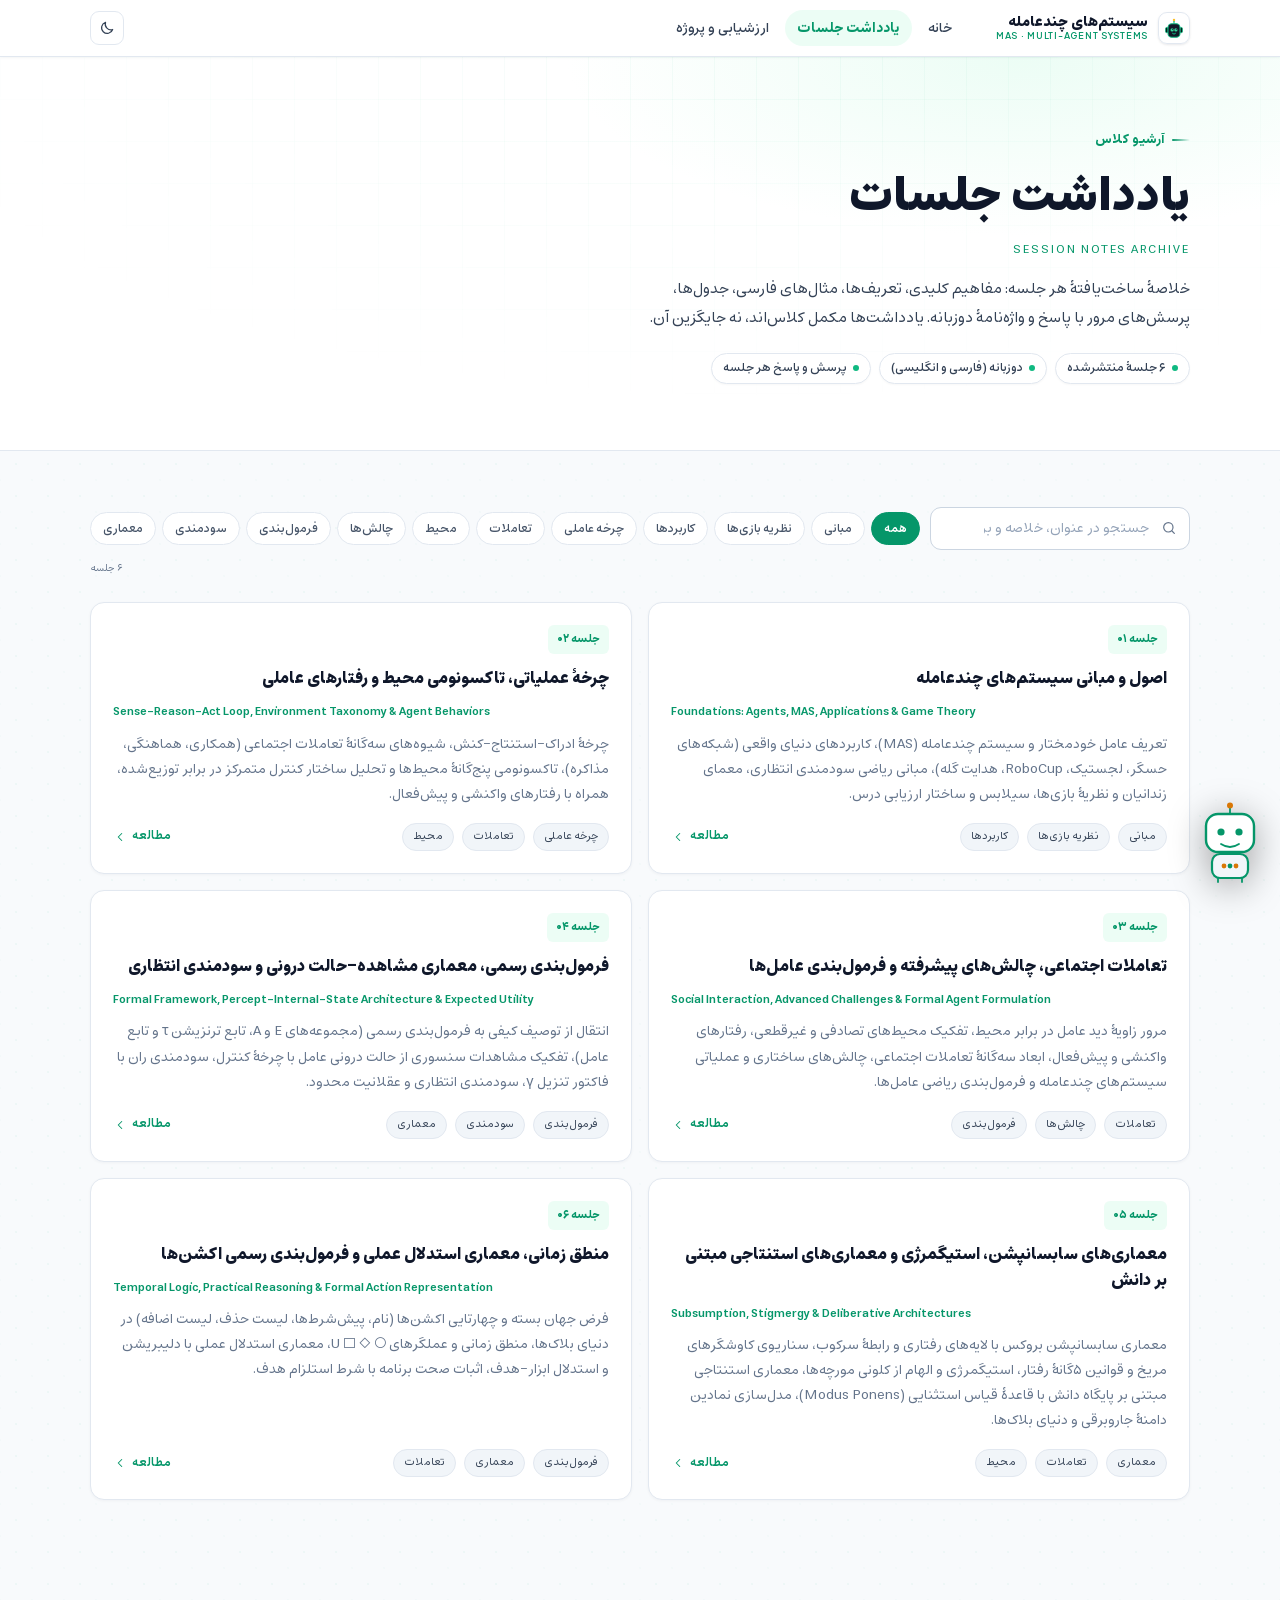
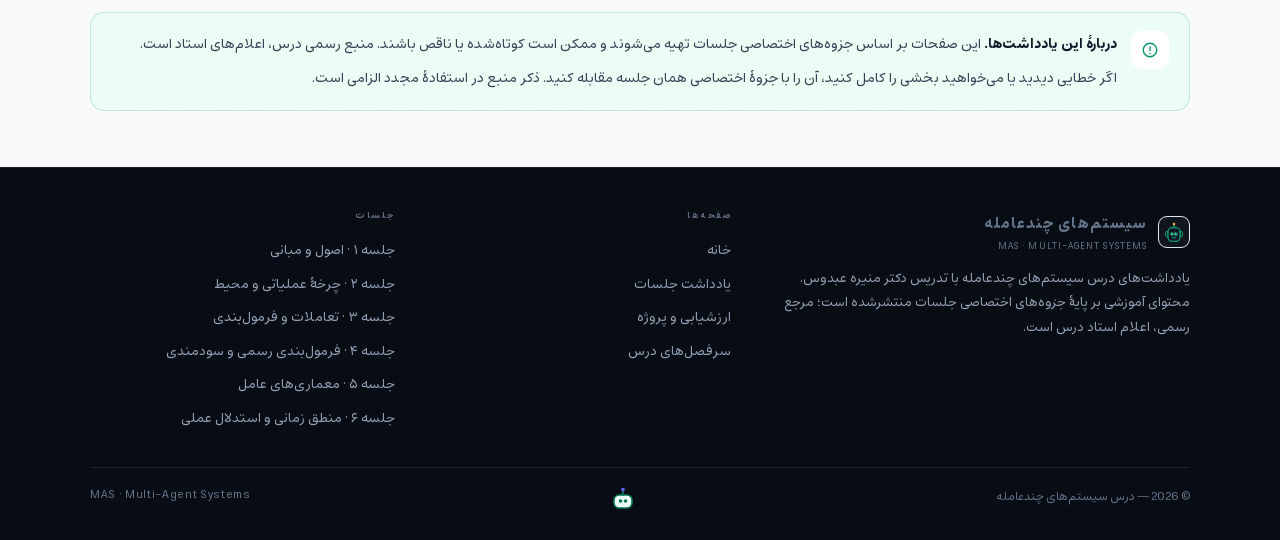
==== notes.html @ a5d5931e "feat(ui): obsidian dark theme, Estedad typography, compact topbar, mobile polish UI overhaul from Eh" ====
<!doctype html>
<html lang="fa" dir="rtl">
<head>
<meta charset="utf-8">
<meta name="viewport" content="width=device-width, initial-scale=1, viewport-fit=cover">
<title>یادداشت جلسات — سیستم‌های چندعامله</title>
<meta name="description" content="آرشیو یادداشت جلسات درس سیستم‌های چندعامله (Multi-Agent Systems) — دکتر منیره عبدوس. تعریف‌ها، جدول‌ها، پرسش‌های مرور و واژه‌نامهٔ دوزبانهٔ هر جلسه.">
<meta name="theme-color" content="#0b0f17">
<meta property="og:title" content="یادداشت جلسات — سیستم‌های چندعامله">
<meta property="og:description" content="آرشیو یادداشت جلسات درس سیستم‌های چندعامله (MAS).">
<meta property="og:type" content="website">
<script>(function(){try{var t=localStorage.getItem("nlp-theme");if(t==="light"||t==="dark")document.documentElement.setAttribute("data-theme",t);}catch(e){}})();</script>
<link rel="icon" href="assets/img/mas-logo-favicon.svg" type="image/svg+xml">
<link rel="stylesheet" href="assets/css/site.css">
<link rel="stylesheet" href="assets/css/mas-theme.css">
<style>
/* ===== MAS notes archive additions ===== */
.note-card .note-en {
  font-family: var(--mono); font-size: 0.72rem; color: var(--brand-2);
  margin: 2px 0 8px; direction: ltr; text-align: left;
}
.footer-bot { display: inline-flex; align-items: center; }
</style>
</head>
<body>
<a class="skip-link" href="#main">پرش به محتوای اصلی</a>

<header class="site-header">
  <div class="container header-inner">
    <a class="brand" href="index.html" aria-label="صفحهٔ اصلی درس سیستم‌های چندعامله">
      <span class="brand-logo" aria-hidden="true"><img src="assets/img/mas-logo.svg" alt=""></span>
      <span class="brand-text">
        <span class="brand-title">سیستم‌های چندعامله</span>
        <span class="brand-sub">MAS · Multi-Agent Systems</span>
      </span>
    </a>
    <nav class="nav" id="site-nav" data-nav aria-label="ناوبری اصلی">
      <a href="index.html">خانه</a>
      <a href="notes.html" aria-current="page">یادداشت جلسات</a>
      <a href="index.html#grading">ارزشیابی و پروژه</a>
    </nav>
    <div class="header-actions">
      <button class="icon-btn" type="button" data-theme-toggle aria-label="تغییر پوسته" title="تغییر پوسته">
        <svg data-icon-moon viewBox="0 0 24 24" fill="none" stroke="currentColor" stroke-width="1.8" stroke-linecap="round" stroke-linejoin="round" aria-hidden="true"><path d="M20.5 14.2A8.5 8.5 0 0 1 9.8 3.5 8.5 8.5 0 1 0 20.5 14.2Z"/></svg>
        <svg data-icon-sun viewBox="0 0 24 24" fill="none" stroke="currentColor" stroke-width="1.8" stroke-linecap="round" aria-hidden="true" style="display:none"><circle cx="12" cy="12" r="4"/><path d="M12 2v2M12 20v2M4.9 4.9l1.4 1.4M17.7 17.7l1.4 1.4M2 12h2M20 12h2M4.9 19.1l1.4-1.4M17.7 6.3l1.4-1.4"/></svg>
      </button>
      <button class="icon-btn menu-btn" type="button" data-menu-toggle aria-label="باز کردن منو" aria-expanded="false" aria-controls="site-nav">
        <svg viewBox="0 0 24 24" fill="none" stroke="currentColor" stroke-width="1.8" stroke-linecap="round" aria-hidden="true"><path d="M4 7h16M4 12h16M4 17h16"/></svg>
      </button>
    </div>
  </div>
</header>

<main id="main">
  <section class="page-hero">
    <div class="container">
      <div class="eyebrow">آرشیو کلاس</div>
      <h1>یادداشت جلسات</h1>
      <div class="page-en" dir="ltr">Session notes archive</div>
      <p>
        خلاصهٔ ساخت‌یافتهٔ هر جلسه: مفاهیم کلیدی، تعریف‌ها، مثال‌های فارسی، جدول‌ها،
        پرسش‌های مرور با پاسخ و واژه‌نامهٔ دوزبانه. یادداشت‌ها مکمل کلاس‌اند، نه جایگزین آن.
      </p>
      <div class="hero-meta">
        <span class="chip"><span class="dot"></span> ۶ جلسهٔ منتشرشده</span>
        <span class="chip"><span class="dot"></span> دوزبانه (فارسی و انگلیسی)</span>
        <span class="chip"><span class="dot"></span> پرسش و پاسخ هر جلسه</span>
      </div>
    </div>
  </section>

  <section class="section section--tight">
    <div class="container">
      <h2 class="sr-only">فهرست یادداشت‌های منتشرشده</h2>
      <div class="toolbar">
        <div class="search-box">
          <svg viewBox="0 0 24 24" fill="none" stroke="currentColor" stroke-width="1.8" stroke-linecap="round" aria-hidden="true"><circle cx="11" cy="11" r="7"/><path d="m20 20-3.5-3.5"/></svg>
          <input type="search" data-notes-search placeholder="جستجو در عنوان، خلاصه و برچسب‌ها…" aria-label="جستجو در یادداشت‌ها">
        </div>
        <div class="filter-chips" role="group" aria-label="فیلتر بر اساس موضوع">
          <button class="filter-chip" type="button" data-filter="all" aria-pressed="true">همه</button>
          <button class="filter-chip" type="button" data-filter="مبانی" aria-pressed="false">مبانی</button>
          <button class="filter-chip" type="button" data-filter="نظریه بازی‌ها" aria-pressed="false">نظریه بازی‌ها</button>
          <button class="filter-chip" type="button" data-filter="کاربردها" aria-pressed="false">کاربردها</button>
          <button class="filter-chip" type="button" data-filter="چرخه عاملی" aria-pressed="false">چرخه عاملی</button>
          <button class="filter-chip" type="button" data-filter="تعاملات" aria-pressed="false">تعاملات</button>
          <button class="filter-chip" type="button" data-filter="محیط" aria-pressed="false">محیط</button>
          <button class="filter-chip" type="button" data-filter="چالش‌ها" aria-pressed="false">چالش‌ها</button>
          <button class="filter-chip" type="button" data-filter="فرمول‌بندی" aria-pressed="false">فرمول‌بندی</button>
          <button class="filter-chip" type="button" data-filter="سودمندی" aria-pressed="false">سودمندی</button>
          <button class="filter-chip" type="button" data-filter="معماری" aria-pressed="false">معماری</button>
        </div>
        <span class="search-count" data-search-count>۶ جلسه</span>
      </div>

      <div class="note-grid">
<a class="note-card" href="sessions/session-01.html" data-note-card data-tags="مبانی,نظریه بازی‌ها,کاربردها" data-search="اصول و مبانی سیستم‌های چندعامله Foundations Agents MAS Applications Game Theory تعریف عامل خودمختار و سیستم چندعامله، کاربردهای دنیای واقعی از شبکه‌های حسگر تا RoboCup و هدایت گله، سودمندی انتظاری، معمای زندانیان، سیلابس و ارزیابی درس. مبانی نظریه بازی‌ها کاربردها ">
  <div class="note-top">
    <span class="note-num">جلسه ۰۱</span>
  </div>
  <h3>اصول و مبانی سیستم‌های چندعامله</h3>
  <div class="note-en" dir="ltr">Foundations: Agents, MAS, Applications &amp; Game Theory</div>
  <p class="note-summary">تعریف عامل خودمختار و سیستم چندعامله (MAS)، کاربردهای دنیای واقعی (شبکه‌های حسگر، لجستیک، RoboCup، هدایت گله)، مبانی ریاضی سودمندی انتظاری، معمای زندانیان و نظریهٔ بازی‌ها، سیلابس و ساختار ارزیابی درس.</p>
  <div class="note-foot">
    <span class="tag">مبانی</span><span class="tag">نظریه بازی‌ها</span><span class="tag">کاربردها</span>
    <span class="note-arrow">مطالعه <svg viewBox="0 0 24 24" fill="none" stroke="currentColor" stroke-width="1.8" stroke-linecap="round" stroke-linejoin="round" aria-hidden="true"><path d="M15 18l-6-6 6-6"/></svg></span>
  </div>
</a>
<a class="note-card" href="sessions/session-02.html" data-note-card data-tags="چرخه عاملی,تعاملات,محیط" data-search="چرخه عملیاتی تاکسونومی محیط و رفتارهای عاملی Sense-Reason-Act Loop Environment Taxonomy Agent Behaviors چرخه ادراک-استنتاج-کنش، شیوه‌های سه‌گانه تعاملات اجتماعی همکاری هماهنگی مذاکره، تاکسونومی پنج‌گانه محیط‌ها، کنترل متمرکز در برابر توزیع‌شده، رفتارهای واکنشی و پیش‌فعال. چرخه عاملی تعاملات محیط ">
  <div class="note-top">
    <span class="note-num">جلسه ۰۲</span>
  </div>
  <h3>چرخهٔ عملیاتی، تاکسونومی محیط و رفتارهای عاملی</h3>
  <div class="note-en" dir="ltr">Sense-Reason-Act Loop, Environment Taxonomy &amp; Agent Behaviors</div>
  <p class="note-summary">چرخهٔ ادراک-استنتاج-کنش، شیوه‌های سه‌گانهٔ تعاملات اجتماعی (همکاری، هماهنگی، مذاکره)، تاکسونومی پنج‌گانهٔ محیط‌ها و تحلیل ساختار کنترل متمرکز در برابر توزیع‌شده، همراه با رفتارهای واکنشی و پیش‌فعال.</p>
  <div class="note-foot">
    <span class="tag">چرخه عاملی</span><span class="tag">تعاملات</span><span class="tag">محیط</span>
    <span class="note-arrow">مطالعه <svg viewBox="0 0 24 24" fill="none" stroke="currentColor" stroke-width="1.8" stroke-linecap="round" stroke-linejoin="round" aria-hidden="true"><path d="M15 18l-6-6 6-6"/></svg></span>
  </div>
</a>
<a class="note-card" href="sessions/session-03.html" data-note-card data-tags="تعاملات,چالش‌ها,فرمول‌بندی" data-search="تعاملات اجتماعی چالش‌های پیشرفته و فرمول‌بندی عامل‌ها Social Interaction Advanced Challenges Formal Agent Formulation زاویه دید عامل و محیط، محیط‌های تصادفی و غیرقطعی، رفتارهای واکنشی و پیش‌فعال، ابعاد سه‌گانه تعاملات اجتماعی، چالش‌های ساختاری و عملیاتی، فرمول‌بندی ریاضی عامل‌ها و معماری BDI. تعاملات چالش‌ها فرمول‌بندی ">
  <div class="note-top">
    <span class="note-num">جلسه ۰۳</span>
  </div>
  <h3>تعاملات اجتماعی، چالش‌های پیشرفته و فرمول‌بندی عامل‌ها</h3>
  <div class="note-en" dir="ltr">Social Interaction, Advanced Challenges &amp; Formal Agent Formulation</div>
  <p class="note-summary">مرور زاویهٔ دید عامل در برابر محیط، تفکیک محیط‌های تصادفی و غیرقطعی، رفتارهای واکنشی و پیش‌فعال، ابعاد سه‌گانهٔ تعاملات اجتماعی، چالش‌های ساختاری و عملیاتی سیستم‌های چندعامله و فرمول‌بندی ریاضی عامل‌ها.</p>
  <div class="note-foot">
    <span class="tag">تعاملات</span><span class="tag">چالش‌ها</span><span class="tag">فرمول‌بندی</span>
    <span class="note-arrow">مطالعه <svg viewBox="0 0 24 24" fill="none" stroke="currentColor" stroke-width="1.8" stroke-linecap="round" stroke-linejoin="round" aria-hidden="true"><path d="M15 18l-6-6 6-6"/></svg></span>
  </div>
</a>
<a class="note-card" href="sessions/session-04.html" data-note-card data-tags="فرمول‌بندی,سودمندی,معماری" data-search="فرمول‌بندی رسمی معماری مشاهده-حالت درونی و سودمندی انتظاری Formal Framework Percept Internal State Architecture Expected Utility مجموعه حالت‌ها و کنش‌ها، تابع ترنزیشن، معماری تفکیک مشاهده از حالت درونی، چرخه کنترل عامل، سودمندی ران با فاکتور تنزیل، سودمندی انتظاری و عقلانیت محدود. فرمول‌بندی سودمندی معماری ">
  <div class="note-top">
    <span class="note-num">جلسه ۰۴</span>
  </div>
  <h3>فرمول‌بندی رسمی، معماری مشاهده-حالت درونی و سودمندی انتظاری</h3>
  <div class="note-en" dir="ltr">Formal Framework, Percept-Internal-State Architecture &amp; Expected Utility</div>
  <p class="note-summary">انتقال از توصیف کیفی به فرمول‌بندی رسمی (مجموعه‌های E و A، تابع ترنزیشن τ و تابع عامل)، تفکیک مشاهدات سنسوری از حالت درونی عامل با چرخهٔ کنترل، سودمندی ران با فاکتور تنزیل γ، سودمندی انتظاری و عقلانیت محدود.</p>
  <div class="note-foot">
    <span class="tag">فرمول‌بندی</span><span class="tag">سودمندی</span><span class="tag">معماری</span>
    <span class="note-arrow">مطالعه <svg viewBox="0 0 24 24" fill="none" stroke="currentColor" stroke-width="1.8" stroke-linecap="round" stroke-linejoin="round" aria-hidden="true"><path d="M15 18l-6-6 6-6"/></svg></span>
  </div>
</a>
<a class="note-card" href="sessions/session-05.html" data-note-card data-tags="معماری,تعاملات,محیط" data-search="معماری‌های سابسانپشن استیگمرژی و معماری‌های استنتاجی مبتنی بر دانش Subsumption Stigmergy Deliberative Architecture Knowledge Base معماری سابسانپشن بروکس با لایه‌های رفتاری و رابطه سرکوب، سناریوی کاوشگرهای مریخ و قوانین ۵گانه، استیگمرژی و الهام از کلونی مورچه‌ها، معماری استنتاجی مبتنی بر پایگاه دانش با قیاس استثنایی، مدل‌سازی نمادین دامنه جاروبرقی و دنیای بلاک‌ها. معماری تعاملات محیط ">
  <div class="note-top">
    <span class="note-num">جلسه ۰۵</span>
  </div>
  <h3>معماری‌های سابسانپشن، استیگمرژی و معماری‌های استنتاجی مبتنی بر دانش</h3>
  <div class="note-en" dir="ltr">Subsumption, Stigmergy &amp; Deliberative Architectures</div>
  <p class="note-summary">معماری سابسانپشن بروکس با لایه‌های رفتاری و رابطهٔ سرکوب، سناریوی کاوشگرهای مریخ و قوانین ۵‌گانهٔ رفتار، استیگمرژی و الهام از کلونی مورچه‌ها، معماری استنتاجی مبتنی بر پایگاه دانش با قاعدهٔ قیاس استثنایی (Modus Ponens)، مدل‌سازی نمادین دامنهٔ جاروبرقی و دنیای بلاک‌ها.</p>
  <div class="note-foot">
    <span class="tag">معماری</span><span class="tag">تعاملات</span><span class="tag">محیط</span>
    <span class="note-arrow">مطالعه <svg viewBox="0 0 24 24" fill="none" stroke="currentColor" stroke-width="1.8" stroke-linecap="round" stroke-linejoin="round" aria-hidden="true"><path d="M15 18l-6-6 6-6"/></svg></span>
  </div>
</a>
<a class="note-card" href="sessions/session-06.html" data-note-card data-tags="فرمول‌بندی,معماری,تعاملات" data-search="منطق زمانی معماری استدلال عملی و فرمول‌بندی رسمی اکشن‌ها Temporal Logic Practical Reasoning Formal Action Representation فرض جهان بسته، چهارتایی اکشن‌ها با لیست‌های پیش‌شرط حذف و اضافه در دنیای بلاک‌ها، عملگرهای منطق زمانی ○ ◇ □ و U، کنترل‌کننده منابع مشترک، دلیبریشن و استدلال ابزار-هدف، اثبات صحت برنامه و استلزام هدف. فرمول‌بندی معماری تعاملات ">
  <div class="note-top">
    <span class="note-num">جلسه ۰۶</span>
  </div>
  <h3>منطق زمانی، معماری استدلال عملی و فرمول‌بندی رسمی اکشن‌ها</h3>
  <div class="note-en" dir="ltr">Temporal Logic, Practical Reasoning &amp; Formal Action Representation</div>
  <p class="note-summary">فرض جهان بسته و چهارتایی اکشن‌ها (نام، پیش‌شرط‌ها، لیست حذف، لیست اضافه) در دنیای بلاک‌ها، منطق زمانی و عملگرهای ○ ◇ □ U، معماری استدلال عملی با دلیبریشن و استدلال ابزار-هدف، اثبات صحت برنامه با شرط استلزام هدف.</p>
  <div class="note-foot">
    <span class="tag">فرمول‌بندی</span><span class="tag">معماری</span><span class="tag">تعاملات</span>
    <span class="note-arrow">مطالعه <svg viewBox="0 0 24 24" fill="none" stroke="currentColor" stroke-width="1.8" stroke-linecap="round" stroke-linejoin="round" aria-hidden="true"><path d="M15 18l-6-6 6-6"/></svg></span>
  </div>
</a>
      </div>

      <div class="note-empty" data-note-empty>
        یادداشتی با این جستجو پیدا نشد. عبارت دیگری را امتحان کنید.
      </div>

    </div>
  </section>

  <section class="section section--tight">
    <div class="container">
      <div class="notice">
        <div class="notice-icon"><svg viewBox="0 0 24 24" fill="none" stroke="currentColor" stroke-width="1.8" stroke-linecap="round" stroke-linejoin="round" aria-hidden="true"><circle cx="12" cy="12" r="9"/><path d="M12 8v5M12 16.5v.5"/></svg></div>
        <div>
          <p><strong>دربارهٔ این یادداشت‌ها.</strong> این صفحات بر اساس جزوه‌های اختصاصی جلسات تهیه می‌شوند و ممکن است کوتاه‌شده یا ناقص باشند. منبع رسمی درس، اعلام‌های استاد است.</p>
          <p>اگر خطایی دیدید یا می‌خواهید بخشی را کامل کنید، آن را با جزوهٔ اختصاصی همان جلسه مقابله کنید. ذکر منبع در استفادهٔ مجدد الزامی است.</p>
        </div>
      </div>
    </div>
  </section>
</main>

<footer class="site-footer">
  <div class="container">
    <div class="footer-grid">
      <div>
        <a class="footer-brand" href="index.html">
          <span class="brand-logo" aria-hidden="true"><img src="assets/img/mas-logo.svg" alt=""></span>
          <span><strong>سیستم‌های چندعامله</strong><span>MAS · Multi-Agent Systems</span></span>
        </a>
        <p>یادداشت‌های درس سیستم‌های چندعامله با تدریس دکتر منیره عبدوس. محتوای آموزشی بر پایهٔ جزوه‌های اختصاصی جلسات منتشرشده است؛ مرجع رسمی، اعلام استاد درس است.</p>
      </div>
      <div class="footer-col">
        <h3>صفحه‌ها</h3>
        <a href="index.html">خانه</a>
        <a href="notes.html">یادداشت جلسات</a>
        <a href="index.html#grading">ارزشیابی و پروژه</a>
        <a href="index.html#syllabus">سرفصل‌های درس</a>
      </div>
      <div class="footer-col">
        <h3>جلسات</h3>
        <a href="sessions/session-01.html">جلسه ۱ · اصول و مبانی</a>
        <a href="sessions/session-02.html">جلسه ۲ · چرخهٔ عملیاتی و محیط</a>
        <a href="sessions/session-03.html">جلسه ۳ · تعاملات و فرمول‌بندی</a>
        <a href="sessions/session-04.html">جلسه ۴ · فرمول‌بندی رسمی و سودمندی</a>
        <a href="sessions/session-05.html">جلسه ۵ · معماری‌های عامل</a>
        <a href="sessions/session-06.html">جلسه ۶ · منطق زمانی و استدلال عملی</a>
      </div>
    </div>
    <div class="footer-bottom">
      <span>© <span data-year>2026</span> — درس سیستم‌های چندعامله</span>
      <span class="footer-bot" aria-hidden="true">
        <svg width="26" height="26" viewBox="0 0 26 26" fill="none">
          <rect x="4" y="9" width="18" height="13" rx="5" fill="var(--brand-soft)" stroke="var(--brand-2)" stroke-width="1.6"/>
          <circle cx="10.5" cy="15" r="1.8" fill="var(--brand-2)"/>
          <circle cx="15.5" cy="15" r="1.8" fill="var(--brand-2)"/>
          <line x1="13" y1="5" x2="13" y2="9" stroke="var(--brand-2)" stroke-width="1.6" stroke-linecap="round"/>
          <circle cx="13" cy="3.6" r="1.8" fill="var(--violet)"/>
        </svg>
      </span>
      <span class="mono">MAS · Multi-Agent Systems</span>
    </div>
  </div>
</footer>

<script src="assets/js/mas-fun.js" defer></script>
<script src="assets/js/site.js" defer></script>
</body>
</html>
---- assets/css/site.css ----
/* ==========================================================================
   NLP @ SBU — course site stylesheet
   Blue / white editorial system · Persian-first, bilingual · no CDN
   ========================================================================== */

/* ---------- Fonts (local) ---------- */
@font-face {
  font-family: "Estedad";
  src: url("../fonts/Estedad-Variable.woff2") format("woff2-variations"),
       url("../fonts/Estedad-Variable.woff2") format("woff2");
  font-weight: 100 900;
  font-style: normal;
  font-display: swap;
}
@font-face {
  font-family: "Estedad";
  src: url("../fonts/Estedad-Regular.woff2") format("woff2");
  font-weight: 400;
  font-style: normal;
  font-display: swap;
}
@font-face {
  font-family: "Estedad";
  src: url("../fonts/Estedad-Medium.woff2") format("woff2");
  font-weight: 500;
  font-style: normal;
  font-display: swap;
}
@font-face {
  font-family: "Estedad";
  src: url("../fonts/Estedad-SemiBold.woff2") format("woff2");
  font-weight: 600;
  font-style: normal;
  font-display: swap;
}
@font-face {
  font-family: "Estedad";
  src: url("../fonts/Estedad-Bold.woff2") format("woff2");
  font-weight: 700;
  font-style: normal;
  font-display: swap;
}
@font-face {
  font-family: "Estedad";
  src: url("../fonts/Estedad-ExtraBold.woff2") format("woff2");
  font-weight: 800;
  font-style: normal;
  font-display: swap;
}
@font-face {
  font-family: "Estedad";
  src: url("../fonts/Estedad-Black.woff2") format("woff2");
  font-weight: 900;
  font-style: normal;
  font-display: swap;
}
@font-face {
  font-family: "Plus Jakarta Sans";
  src: url("../fonts/PlusJakartaSans-Variable.woff2") format("woff2-variations"),
       url("../fonts/PlusJakartaSans-Variable.woff2") format("woff2");
  font-weight: 300 800;
  font-style: normal;
  font-display: swap;
}
@font-face {
  font-family: "Inter";
  src: url("../fonts/Inter-Regular.woff2") format("woff2");
  font-weight: 400;
  font-style: normal;
  font-display: swap;
}
@font-face {
  font-family: "Inter";
  src: url("../fonts/Inter-Medium.woff2") format("woff2");
  font-weight: 500;
  font-style: normal;
  font-display: swap;
}
@font-face {
  font-family: "Inter";
  src: url("../fonts/Inter-SemiBold.woff2") format("woff2");
  font-weight: 600;
  font-style: normal;
  font-display: swap;
}
@font-face {
  font-family: "Inter";
  src: url("../fonts/Inter-Bold.woff2") format("woff2");
  font-weight: 700;
  font-style: normal;
  font-display: swap;
}
@font-face {
  font-family: "Vazirmatn";
  src: url("../fonts/Vazirmatn-Regular.woff2") format("woff2");
  font-weight: 400;
  font-style: normal;
  font-display: swap;
}
@font-face {
  font-family: "Vazirmatn";
  src: url("../fonts/Vazirmatn-Medium.woff2") format("woff2");
  font-weight: 500;
  font-style: normal;
  font-display: swap;
}
@font-face {
  font-family: "Vazirmatn";
  src: url("../fonts/Vazirmatn-Bold.woff2") format("woff2");
  font-weight: 700;
  font-style: normal;
  font-display: swap;
}
@font-face {
  font-family: "Vazirmatn";
  src: url("../fonts/Vazirmatn-Black.woff2") format("woff2");
  font-weight: 900;
  font-style: normal;
  font-display: swap;
}
@font-face {
  font-family: "JetBrains Mono";
  src: url("../fonts/JetBrainsMono-Regular.woff2") format("woff2");
  font-weight: 400;
  font-style: normal;
  font-display: swap;
}
@font-face {
  font-family: "JetBrains Mono";
  src: url("../fonts/JetBrainsMono-SemiBold.woff2") format("woff2");
  font-weight: 600;
  font-style: normal;
  font-display: swap;
}

/* ---------- Tokens ---------- */
:root {
  color-scheme: light;
  --bg: #f6f9fe;
  --bg-grid: rgba(29, 78, 216, 0.045);
  --surface: #ffffff;
  --surface-2: #edf3fc;
  --surface-3: #e3ecfa;
  --ink: #0a1a33;
  --ink-2: #30456a;
  --muted: #5b6c89;
  --line: #dbe5f2;
  --line-2: #c8d7ea;
  --brand: #1d4ed8;
  --brand-2: #2563eb;
  --brand-3: #0b2a5b;
  --brand-soft: #e8f0ff;
  --brand-soft-2: #d8e6ff;
  --on-brand: #ffffff;
  --good: #0b7a66;
  --good-soft: #e4f6f1;
  --warn: #925100;
  --warn-soft: #fff3da;
  --bad: #b42318;
  --bad-soft: #ffefed;
  --violet: #5b3fd1;
  --violet-soft: #f0ecff;
  --cyan: #0e6f86;
  --cyan-soft: #e6f6fa;
  --shadow-1: 0 1px 2px rgba(10, 26, 51, 0.04), 0 1px 1px rgba(10, 26, 51, 0.03);
  --shadow-2: 0 18px 38px -24px rgba(10, 26, 51, 0.28), 0 4px 10px -6px rgba(10, 26, 51, 0.08);
  --shadow-3: 0 30px 70px -40px rgba(11, 42, 91, 0.45);
  --ring: 0 0 0 3px rgba(37, 99, 235, 0.2);
  --radius-s: 9px;
  --radius-m: 14px;
  --radius-l: 20px;
  --radius-xl: 28px;
  --font: "Estedad", "Plus Jakarta Sans", "Inter", "Vazirmatn", system-ui, -apple-system, BlinkMacSystemFont, "Segoe UI", Roboto, sans-serif;
  --font-en: "Plus Jakarta Sans", "Inter", -apple-system, BlinkMacSystemFont, "Segoe UI", Roboto, sans-serif;
  --mono: "JetBrains Mono", "Estedad", "Vazirmatn", ui-monospace, "SF Mono", Consolas, monospace;
  --container: 1140px;
  --prose: 760px;
  --header-h: 56px;
}

@media (prefers-color-scheme: dark) {
  :root:not([data-theme="light"]) {
    color-scheme: dark;
    --bg: #060e1c;
    --bg-grid: rgba(111, 157, 255, 0.05);
    --surface: #0b1729;
    --surface-2: #101f36;
    --surface-3: #162945;
    --ink: #eaf1ff;
    --ink-2: #bdcce6;
    --muted: #91a4c4;
    --line: #1b2d4a;
    --line-2: #29415f;
    --brand: #7aa6ff;
    --brand-2: #93b8ff;
    --brand-3: #dce9ff;
    --brand-soft: #102647;
    --brand-soft-2: #16335a;
    --on-brand: #04122a;
    --good: #61d3b9;
    --good-soft: #0c2c29;
    --warn: #f0b45e;
    --warn-soft: #32240b;
    --bad: #ff9188;
    --bad-soft: #3a1414;
    --violet: #b9a7ff;
    --violet-soft: #241c45;
    --cyan: #6ecfe4;
    --cyan-soft: #0b2b34;
    --shadow-1: 0 1px 2px rgba(0, 0, 0, 0.4);
    --shadow-2: 0 18px 38px -24px rgba(0, 0, 0, 0.7), 0 4px 10px -6px rgba(0, 0, 0, 0.4);
    --shadow-3: 0 30px 70px -40px rgba(0, 0, 0, 0.85);
    --ring: 0 0 0 3px rgba(122, 166, 255, 0.28);
  }
}
:root[data-theme="dark"] {
  color-scheme: dark;
  --bg: #060e1c;
  --bg-grid: rgba(111, 157, 255, 0.05);
  --surface: #0b1729;
  --surface-2: #101f36;
  --surface-3: #162945;
  --ink: #eaf1ff;
  --ink-2: #bdcce6;
  --muted: #91a4c4;
  --line: #1b2d4a;
  --line-2: #29415f;
  --brand: #7aa6ff;
  --brand-2: #93b8ff;
  --brand-3: #dce9ff;
  --brand-soft: #102647;
  --brand-soft-2: #16335a;
  --on-brand: #04122a;
  --good: #61d3b9;
  --good-soft: #0c2c29;
  --warn: #f0b45e;
  --warn-soft: #32240b;
  --bad: #ff9188;
  --bad-soft: #3a1414;
  --violet: #b9a7ff;
  --violet-soft: #241c45;
  --cyan: #6ecfe4;
  --cyan-soft: #0b2b34;
  --shadow-1: 0 1px 2px rgba(0, 0, 0, 0.4);
  --shadow-2: 0 18px 38px -24px rgba(0, 0, 0, 0.7), 0 4px 10px -6px rgba(0, 0, 0, 0.4);
  --shadow-3: 0 30px 70px -40px rgba(0, 0, 0, 0.85);
  --ring: 0 0 0 3px rgba(122, 166, 255, 0.28);
}

/* ---------- Reset ---------- */
*,
*::before,
*::after { box-sizing: border-box; }
html {
  -webkit-text-size-adjust: 100%;
  text-size-adjust: 100%;
  scroll-behavior: smooth;
  scroll-padding-top: calc(var(--header-h) + 24px);
}
@media (prefers-reduced-motion: reduce) {
  html { scroll-behavior: auto; }
  *, *::before, *::after { animation-duration: 0.001ms !important; animation-iteration-count: 1 !important; transition-duration: 0.001ms !important; }
}
body {
  margin: 0;
  background: var(--bg);
  color: var(--ink);
  font-family: var(--font);
  font-size: 16px;
  line-height: 1.85;
  font-weight: 400;
  -webkit-font-smoothing: antialiased;
  -moz-osx-font-smoothing: grayscale;
  overflow-wrap: break-word;
}
img, svg { max-width: 100%; display: block; }
a { color: var(--brand); text-underline-offset: 3px; text-decoration-thickness: 1px; }
a:hover { color: var(--brand-2); }
button, input, select, textarea, optgroup { font-family: inherit; font-size: inherit; color: inherit; }
button { cursor: pointer; }
h1, h2, h3, h4, h5, h6 { margin: 0; line-height: 1.35; font-weight: 800; }
[dir="rtl"] h1, [dir="rtl"] h2, [dir="rtl"] h3, [dir="rtl"] h4, [dir="rtl"] h5, [dir="rtl"] h6,
:lang(fa) h1, :lang(fa) h2, :lang(fa) h3, :lang(fa) h4, :lang(fa) h5, :lang(fa) h6 { letter-spacing: normal; }
p { margin: 0 0 1em; }
ul, ol { margin: 0 0 1em; padding-inline-start: 1.5em; }
li { margin-bottom: 0.35em; }
::selection { background: var(--brand-soft-2); color: var(--ink); }
:focus-visible { outline: 2px solid var(--brand); outline-offset: 3px; border-radius: 4px; }
hr { border: 0; border-top: 1px solid var(--line); margin: 2.2rem 0; }

/* Persian / English direction helpers & font inheritance */
[lang="fa"], .fa, [dir="rtl"], .rtl {
  font-family: var(--font);
  letter-spacing: normal !important;
}
[dir="rtl"] { text-align: right; }
[dir="ltr"] { text-align: left; }
.ltr { direction: ltr; text-align: left; unicode-bidi: isolate; font-family: var(--font-en); }
.rtl { direction: rtl; text-align: right; unicode-bidi: isolate; font-family: var(--font); }
.mono { font-family: var(--mono); }
svg text { font-family: var(--font); }
svg text.mono, svg text[data-mono] { font-family: var(--mono); }

/* ---------- Layout ---------- */
.container {
  width: 100%;
  max-width: var(--container);
  margin-inline: auto;
  padding-inline: max(20px, env(safe-area-inset-left, 0px)) max(20px, env(safe-area-inset-right, 0px));
}
.container--narrow { max-width: 900px; }
.section { padding-block: clamp(48px, 7vw, 86px); }
.section--tight { padding-block: clamp(34px, 5vw, 56px); }
.section--soft { background: var(--surface-2); border-block: 1px solid var(--line); }
.skip-link {
  position: absolute; inset-inline-start: 12px; top: -80px; z-index: 100;
  background: var(--brand); color: var(--on-brand); padding: 10px 16px;
  border-radius: 0 0 10px 10px; font-weight: 700; transition: top .15s;
}
.skip-link:focus { top: 0; }
.eyebrow {
  display: inline-flex; align-items: center; gap: 8px;
  font-family: var(--font); font-size: 0.82rem; font-weight: 700;
  letter-spacing: normal !important; color: var(--brand);
  margin-bottom: 14px;
}
.eyebrow[dir="ltr"], .eyebrow:lang(en), [dir="ltr"] .eyebrow {
  font-family: var(--font-en); font-size: 11px; font-weight: 600;
  letter-spacing: .16em; text-transform: uppercase;
}
.eyebrow::before {
  content: ""; width: 18px; height: 2px; border-radius: 2px;
  background: linear-gradient(90deg, var(--brand), transparent);
}
.eyebrow--muted { color: var(--muted); }
.section-head { max-width: 720px; margin-bottom: clamp(26px, 4vw, 44px); }
.section-head h2 {
  font-size: clamp(1.65rem, 3.1vw, 2.35rem);
  color: var(--ink);
  margin-bottom: 12px;
  text-wrap: balance;
}
.section-head p { color: var(--muted); margin: 0; font-size: 1.02rem; }
.section-head--center { margin-inline: auto; text-align: center; }
.section-head--center .eyebrow { justify-content: center; }
.section-head--center .eyebrow::before { display: none; }
.muted { color: var(--muted); }
.small { font-size: 0.88rem; }
.lead { font-size: 1.08rem; color: var(--ink-2); }
.sr-only {
  position: absolute; width: 1px; height: 1px; padding: 0; margin: -1px;
  overflow: hidden; clip: rect(0,0,0,0); white-space: nowrap; border: 0;
}

/* ---------- Header ---------- */
.site-header {
  position: sticky; top: env(safe-area-inset-top, 0px); z-index: 60;
  background: color-mix(in srgb, var(--surface) 86%, transparent);
  -webkit-backdrop-filter: blur(14px) saturate(1.4);
  backdrop-filter: blur(14px) saturate(1.4);
  border-bottom: 1px solid var(--line);
}
.header-inner {
  height: var(--header-h);
  display: flex; align-items: center; gap: 14px;
}
.brand {
  display: flex; align-items: center; gap: 10px; text-decoration: none;
  color: var(--ink); flex: none; min-width: 0;
}
.brand-mark {
  width: 32px; height: 32px; border-radius: 9px; flex: none;
  background:
    radial-gradient(120% 120% at 20% 10%, #5b8cff 0%, transparent 55%),
    linear-gradient(140deg, #1d4ed8, #0b2a5b);
  color: #fff; display: grid; place-items: center;
  font-family: var(--mono); font-size: 13px; font-weight: 600; letter-spacing: -0.06em;
  box-shadow: inset 0 1px 0 rgba(255,255,255,.28), 0 4px 12px -6px rgba(29,78,216,.7);
}
.brand-logo {
  width: 32px; height: 32px; border-radius: 9px; flex: none;
  background: #fff; border: 1px solid var(--line);
  display: grid; place-items: center; padding: 3px;
  box-shadow: var(--shadow-1);
}
.brand-logo img { width: 100%; height: 100%; object-fit: contain; }
.footer-brand .brand-logo { border-color: rgba(255,255,255,.18); box-shadow: none; }
.panel-logo {
  width: 28px; height: 28px; border-radius: 8px; flex: none;
  background: #fff; display: grid; place-items: center; padding: 3px;
}
.panel-logo img { width: 100%; height: 100%; object-fit: contain; }
.brand-text { display: flex; flex-direction: column; line-height: 1.2; min-width: 0; }
.brand-title { font-weight: 800; font-size: 0.92rem; letter-spacing: normal; white-space: nowrap; }
.brand-sub { font-family: var(--font-en); font-size: 9px; font-weight: 600; letter-spacing: .08em; text-transform: uppercase; color: var(--muted); white-space: nowrap; }
.nav { margin-inline-start: 18px; display: flex; align-items: center; gap: 4px; }
.nav a {
  display: inline-flex; align-items: center; gap: 6px;
  padding: 5px 12px; border-radius: 999px; text-decoration: none;
  color: var(--ink-2); font-size: 0.88rem; font-weight: 500;
  transition: background .15s, color .15s;
}
.nav a:hover { color: var(--brand); background: var(--brand-soft); }
.nav a[aria-current="page"] { color: var(--brand); background: var(--brand-soft); font-weight: 700; }
.header-actions { display: flex; align-items: center; gap: 8px; margin-inline-start: auto; }
.icon-btn {
  width: 34px; height: 34px; display: grid; place-items: center;
  border: 1px solid var(--line); border-radius: 9px;
  background: var(--surface); color: var(--ink-2);
  transition: border-color .15s, color .15s, background .15s;
}
.icon-btn:hover { color: var(--brand); border-color: var(--brand); background: var(--brand-soft); }
.icon-btn svg { width: 16px; height: 16px; }
.menu-btn { display: none; }
@media (max-width: 860px) {
  .brand-sub { display: none; }
  .nav {
    position: absolute; inset-inline: 0; top: var(--header-h);
    background: var(--surface); border-bottom: 1px solid var(--line);
    padding: 10px 20px 16px; flex-direction: column; align-items: stretch;
    gap: 2px; box-shadow: var(--shadow-2); display: none;
  }
  .nav[data-open="true"] { display: flex; }
  .nav a { padding: 10px 12px; border-radius: 9px; font-size: 0.92rem; }
  .menu-btn { display: grid; }
  .header-actions { margin-inline-start: auto; }
}
@media (max-width: 420px) {
  :root { --header-h: 50px; }
  .brand-title { font-size: 0.86rem; }
  .brand-mark { width: 30px; height: 30px; border-radius: 8px; }
  .brand-logo { width: 30px; height: 30px; border-radius: 8px; }
}

/* ---------- Buttons ---------- */
.btn {
  display: inline-flex; align-items: center; justify-content: center; gap: 9px;
  padding: 11px 20px; border-radius: 999px; border: 1px solid transparent;
  font-weight: 700; font-size: 0.94rem; text-decoration: none; line-height: 1.4;
  transition: transform .15s, box-shadow .15s, background .15s, border-color .15s, color .15s;
  white-space: nowrap;
}
.btn svg { width: 17px; height: 17px; }
.btn:hover { transform: translateY(-1px); }
.btn--primary {
  background: linear-gradient(135deg, var(--brand), #3b82f6);
  color: #fff; box-shadow: 0 10px 22px -12px rgba(29,78,216,.75);
}
.btn--primary:hover { color: #fff; box-shadow: 0 14px 28px -12px rgba(29,78,216,.85); }
.btn--ghost { background: var(--surface); border-color: var(--line-2); color: var(--ink); }
.btn--ghost:hover { border-color: var(--brand); color: var(--brand); background: var(--brand-soft); }
.btn--quiet { background: transparent; color: var(--brand); border-color: transparent; padding-inline: 6px; }
.btn-row { display: flex; flex-wrap: wrap; gap: 12px; align-items: center; }

/* ---------- Hero ---------- */
.hero {
  position: relative; overflow: hidden;
  border-bottom: 1px solid var(--line);
  background:
    radial-gradient(60% 55% at 85% 0%, var(--brand-soft) 0%, transparent 60%),
    radial-gradient(45% 45% at 0% 100%, var(--brand-soft) 0%, transparent 55%),
    var(--surface);
}
.hero::before {
  content: ""; position: absolute; inset: 0; pointer-events: none;
  background-image:
    linear-gradient(var(--bg-grid) 1px, transparent 1px),
    linear-gradient(90deg, var(--bg-grid) 1px, transparent 1px);
  background-size: 44px 44px;
  mask-image: radial-gradient(75% 70% at 50% 30%, #000 20%, transparent 100%);
  -webkit-mask-image: radial-gradient(75% 70% at 50% 30%, #000 20%, transparent 100%);
}
.hero-inner {
  position: relative; display: grid;
  grid-template-columns: minmax(0, 1.08fr) minmax(0, 0.92fr);
  gap: clamp(32px, 5vw, 70px); align-items: center;
  padding-block: clamp(50px, 7vw, 88px);
}
.hero-copy h1 {
  font-size: clamp(2.6rem, 5.8vw, 4.9rem);
  line-height: 1.12; font-weight: 900; letter-spacing: -0.025em;
  margin-bottom: 6px;
  text-wrap: balance;
}
.hero-en, .page-en, .session-hero .h1-en,
.instructor .en-name, .book-en { text-align: right; }
.hero-en {
  font-size: clamp(0.95rem, 1.5vw, 1.15rem); font-weight: 600;
  color: var(--brand); letter-spacing: 0.16em; text-transform: uppercase;
  font-family: var(--mono); margin-bottom: 22px;
}
.hero-lead {
  max-width: 54ch; color: var(--ink-2); font-size: 1.06rem;
  margin-bottom: 8px;
}
.hero-lead-en {
  max-width: 56ch; color: var(--muted); font-size: 0.96rem; line-height: 1.7;
  margin-bottom: 26px;
}
.hero-meta {
  display: flex; flex-wrap: wrap; gap: 8px; margin-bottom: 30px;
}
.chip {
  display: inline-flex; align-items: center; gap: 6px;
  padding: 5px 11px; border: 1px solid var(--line);
  border-radius: 999px; background: var(--surface);
  color: var(--ink-2); font-size: 0.78rem; font-weight: 500; line-height: 1.5;
}
.chip .dot { width: 6px; height: 6px; border-radius: 50%; background: var(--brand); flex: none; }
.chip--soft { background: var(--brand-soft); border-color: transparent; color: var(--brand); }
.hero-actions { display: flex; flex-wrap: wrap; gap: 12px; }

/* Hero visual panel */
.hero-panel {
  position: relative; min-height: 420px; border-radius: var(--radius-xl);
  background:
    radial-gradient(90% 80% at 80% 0%, rgba(59,130,246,.5) 0%, transparent 55%),
    radial-gradient(70% 70% at 0% 100%, rgba(37,99,235,.32) 0%, transparent 60%),
    linear-gradient(150deg, #0b2a5b 0%, #071a3a 55%, #050f23 100%);
  color: #fff; overflow: hidden; padding: 26px;
  border: 1px solid rgba(255, 255, 255, .08);
  box-shadow: var(--shadow-3);
  display: flex; flex-direction: column; justify-content: space-between;
  isolation: isolate;
}
@media (prefers-color-scheme: dark) {
  :root:not([data-theme="light"]) .hero-panel { border-color: rgba(122, 166, 255, .18); }
}
:root[data-theme="dark"] .hero-panel { border-color: rgba(122, 166, 255, .18); }
.hero-panel::before {
  content: ""; position: absolute; inset: 0; z-index: -1;
  background-image:
    linear-gradient(rgba(255,255,255,.055) 1px, transparent 1px),
    linear-gradient(90deg, rgba(255,255,255,.055) 1px, transparent 1px);
  background-size: 34px 34px;
  mask-image: radial-gradient(80% 80% at 50% 40%, #000 10%, transparent 100%);
  -webkit-mask-image: radial-gradient(80% 80% at 50% 40%, #000 10%, transparent 100%);
}
.panel-top { display: flex; align-items: center; justify-content: space-between; gap: 12px; }
.panel-label {
  font-family: var(--mono); font-size: 10.5px; letter-spacing: .18em;
  text-transform: uppercase; color: rgba(255,255,255,.62);
}
.panel-dots { display: flex; gap: 6px; }
.panel-dots span { width: 6px; height: 6px; border-radius: 50%; background: rgba(255,255,255,.28); }
.panel-dots span:first-child { background: #7aa6ff; }
.slides {
  position: relative; flex: 1; display: flex; flex-direction: column;
  justify-content: center; padding-block: 18px; text-align: center;
}
.slide { display: none; }
.slide.is-active { display: block; animation: slide-in .55s ease both; }
@keyframes slide-in {
  from { opacity: 0; transform: translateY(8px); }
  to { opacity: 1; transform: none; }
}
.slide-icon { position: relative; display: flex; justify-content: center; margin-bottom: 18px; }
.slide-icon svg { width: 118px; height: auto; position: relative; z-index: 1; animation: icon-float 4.5s ease-in-out infinite; }
.slide-icon::before {
  content: ""; position: absolute; top: 50%; left: 50%; width: 96px; height: 96px;
  transform: translate(-50%, -50%); border-radius: 50%; filter: blur(18px); opacity: .5;
}
@keyframes icon-float {
  0%, 100% { transform: translateY(0); }
  50% { transform: translateY(-6px); }
}
@media (prefers-reduced-motion: reduce) {
  .slide-icon svg { animation: none; }
}
.slide--sum .slide-icon::before { background: rgba(240,180,94,.35); }
.slide--asr .slide-icon::before { background: rgba(110,207,228,.4); }
.slide--bot .slide-icon::before { background: rgba(185,167,255,.4); }
.slide--senti .slide-icon::before { background: rgba(97,211,185,.35); }
.slide-main {
  font-size: clamp(1.35rem, 2.6vw, 1.9rem); font-weight: 800;
  color: #fff; line-height: 1.3; letter-spacing: .01em;
}
.slide-ctrl {
  display: flex; align-items: center; justify-content: space-between;
  border-top: 1px solid rgba(255,255,255,.1); padding-top: 14px;
}
.slide-dots { display: flex; gap: 8px; }
.sdot {
  width: 7px; height: 7px; border-radius: 50%; padding: 0;
  background: rgba(255,255,255,.25); border: 0;
  transition: background .25s, transform .25s;
}
.sdot.is-active { background: #7aa6ff; transform: scale(1.35); }
.slide-count { font-family: var(--mono); font-size: 10.5px; color: rgba(255,255,255,.5); letter-spacing: .1em; }
@media (max-width: 940px) {
  .hero-inner { grid-template-columns: 1fr; padding-block: 48px 56px; }
  .hero-panel { min-height: 340px; max-width: 560px; }
  .hero-copy h1 { font-size: clamp(2.4rem, 8vw, 3.8rem); }
}
@media (max-width: 520px) {
  .hero-panel { min-height: 300px; padding: 20px; border-radius: 22px; }
  .slide-main { font-size: 1.6rem; }
  .slide-rows { gap: 8px; }
}

/* ---------- Stats strip ---------- */
.stats {
  display: grid; grid-template-columns: repeat(4, minmax(0, 1fr));
  border: 1px solid var(--line); border-radius: var(--radius-l);
  background: var(--surface); overflow: hidden; box-shadow: var(--shadow-1);
}
.stat { padding: 20px 22px; border-inline-start: 1px solid var(--line); }
.stat:first-child { border-inline-start: 0; }
.stat-value {
  font-family: var(--mono); font-size: clamp(1.35rem, 2.4vw, 1.75rem);
  font-weight: 600; color: var(--brand); line-height: 1.2; margin-bottom: 3px;
  letter-spacing: -0.03em;
}
.stat-label { font-size: 0.8rem; color: var(--muted); line-height: 1.5; }
@media (max-width: 720px) {
  .stats { grid-template-columns: repeat(2, minmax(0, 1fr)); }
  .stat:nth-child(3) { border-inline-start: 0; border-top: 1px solid var(--line); }
  .stat:nth-child(4) { border-top: 1px solid var(--line); }
}

/* ---------- Cards / grids ---------- */
.grid { display: grid; gap: 18px; }
.grid--2 { grid-template-columns: repeat(2, minmax(0, 1fr)); }
.grid--3 { grid-template-columns: repeat(3, minmax(0, 1fr)); }
.grid--4 { grid-template-columns: repeat(4, minmax(0, 1fr)); }
@media (max-width: 940px) { .grid--4 { grid-template-columns: repeat(2, minmax(0, 1fr)); } .grid--3 { grid-template-columns: repeat(2, minmax(0, 1fr)); } }
@media (max-width: 640px) { .grid--2, .grid--3, .grid--4 { grid-template-columns: 1fr; } }

.card {
  background: var(--surface); border: 1px solid var(--line);
  border-radius: var(--radius-m); padding: 22px;
  box-shadow: var(--shadow-1);
  transition: border-color .18s, box-shadow .18s, transform .18s;
}
.card:hover { border-color: var(--line-2); box-shadow: var(--shadow-2); transform: translateY(-2px); }
.card h3 { font-size: 1.02rem; margin-bottom: 8px; }
.card p { color: var(--muted); font-size: 0.92rem; margin-bottom: 0; line-height: 1.75; }
.card-icon {
  width: 38px; height: 38px; display: grid; place-items: center;
  border-radius: 11px; background: var(--brand-soft); color: var(--brand);
  margin-bottom: 14px;
}
.card-icon svg { width: 19px; height: 19px; }
.card-num {
  font-family: var(--mono); font-size: 10px; letter-spacing: .14em;
  text-transform: uppercase; color: var(--muted); margin-bottom: 12px;
}

/* About split */
.split {
  display: grid; grid-template-columns: minmax(0, 0.9fr) minmax(0, 1.1fr);
  gap: clamp(28px, 5vw, 64px); align-items: start;
}
@media (max-width: 900px) { .split { grid-template-columns: 1fr; } }
.prose-block p { color: var(--ink-2); }
.prose-block p:last-child { margin-bottom: 0; }
.fact-list { list-style: none; margin: 0; padding: 0; }
.fact-list li {
  display: grid; grid-template-columns: 120px 1fr; gap: 14px;
  padding: 12px 0; border-bottom: 1px solid var(--line); font-size: 0.92rem;
}
.fact-list li:first-child { border-top: 1px solid var(--line); }
.fact-list dt, .fact-list .k {
  font-family: var(--mono); font-size: 10.5px; letter-spacing: .1em;
  text-transform: uppercase; color: var(--muted); padding-top: 3px;
}
.fact-list .v { color: var(--ink-2); }
@media (max-width: 520px) { .fact-list li { grid-template-columns: 1fr; gap: 2px; } }

/* ---------- Instructor ---------- */
.instructor {
  display: grid; grid-template-columns: 180px minmax(0, 1fr);
  gap: clamp(22px, 4vw, 38px); align-items: start;
  background: var(--surface); border: 1px solid var(--line);
  border-radius: var(--radius-l); padding: clamp(22px, 4vw, 36px);
  box-shadow: var(--shadow-1);
}
.instructor-avatar {
  aspect-ratio: 1; border-radius: 22px; display: grid; place-items: center;
  background:
    radial-gradient(90% 90% at 20% 10%, rgba(255,255,255,.25), transparent 55%),
    linear-gradient(150deg, var(--brand), #0b2a5b);
  color: #fff; font-size: 2.4rem; font-weight: 900; letter-spacing: -0.03em;
  box-shadow: var(--shadow-2);
  position: relative; overflow: hidden;
}
.instructor-avatar::after {
  content: ""; position: absolute; inset: 0;
  background-image: radial-gradient(rgba(255,255,255,.22) 1px, transparent 1px);
  background-size: 14px 14px; opacity: .35;
}
.instructor-avatar span { position: relative; z-index: 1; }
.instructor h3 { font-size: clamp(1.25rem, 2vw, 1.5rem); margin-bottom: 2px; }
.instructor .en-name {
  font-family: var(--mono); font-size: 0.72rem; letter-spacing: .1em;
  color: var(--muted); text-transform: uppercase; margin-bottom: 12px;
}
.instructor .role { color: var(--brand); font-weight: 600; font-size: 0.9rem; margin-bottom: 12px; }
.instructor p { color: var(--ink-2); font-size: 0.94rem; }
.instructor .tags { display: flex; flex-wrap: wrap; gap: 7px; margin: 14px 0 18px; }
.tag {
  display: inline-block; padding: 4px 10px; border-radius: 999px;
  background: var(--surface-2); border: 1px solid var(--line);
  color: var(--ink-2); font-size: 0.75rem; line-height: 1.6;
}
.tag--brand { background: var(--brand-soft); border-color: transparent; color: var(--brand); }
@media (max-width: 640px) {
  .instructor { grid-template-columns: 1fr; }
  .instructor-avatar { width: 110px; font-size: 1.7rem; border-radius: 18px; }
}

/* ---------- Syllabus ---------- */
.syllabus {
  border: 1px solid var(--line); border-radius: var(--radius-l);
  background: var(--surface); overflow: hidden; box-shadow: var(--shadow-1);
}
.syllabus-item {
  display: grid; grid-template-columns: 54px minmax(0, 1fr) auto;
  gap: 16px; align-items: center; padding: 15px 20px;
  border-bottom: 1px solid var(--line);
  transition: background .15s;
}
.syllabus-item:last-child { border-bottom: 0; }
.syllabus-item:hover { background: var(--surface-2); }
.syl-num {
  font-family: var(--mono); font-size: 12px; font-weight: 600;
  color: var(--brand); background: var(--brand-soft);
  width: 32px; height: 32px; border-radius: 9px; display: grid; place-items: center;
}
.syl-title { font-weight: 600; font-size: 0.94rem; color: var(--ink); line-height: 1.6; }
.syl-en { display: block; font-size: 0.8rem; color: var(--muted); font-weight: 400; margin-top: 1px; text-align: right; }
.syl-tag {
  font-family: var(--mono); font-size: 9.5px; letter-spacing: .08em;
  text-transform: uppercase; color: var(--muted); white-space: nowrap;
}
@media (max-width: 640px) {
  .syllabus-item { grid-template-columns: 40px minmax(0, 1fr); gap: 12px; padding: 13px 16px; }
  .syl-tag { display: none; }
}

/* ---------- Schedule table ---------- */
.table-wrap {
  border: 1px solid var(--line); border-radius: var(--radius-l);
  background: var(--surface); overflow: auto; box-shadow: var(--shadow-1);
}
table.data {
  width: 100%; border-collapse: collapse; font-size: 0.9rem;
}
table.data th {
  text-align: start; padding: 12px 16px;
  font-family: var(--mono); font-size: 9.5px; letter-spacing: .12em;
  text-transform: uppercase; color: var(--muted);
  background: var(--surface-2); border-bottom: 1px solid var(--line);
  white-space: nowrap;
}
table.data td { padding: 13px 16px; border-bottom: 1px solid var(--line); vertical-align: middle; color: var(--ink-2); }
table.data tr:last-child td { border-bottom: 0; }
table.data tbody tr:hover { background: color-mix(in srgb, var(--brand-soft) 38%, transparent); }
table.data .num {
  font-family: var(--mono); font-size: 11px; color: var(--brand);
  background: var(--brand-soft); border-radius: 6px; padding: 2px 7px; font-weight: 600;
}
table.data .topic { color: var(--ink); font-weight: 500; }
table.data .date { font-family: var(--mono); font-size: 11.5px; color: var(--muted); white-space: nowrap; }
.badge {
  display: inline-flex; align-items: center; gap: 5px;
  padding: 3px 9px; border-radius: 999px; font-size: 0.72rem; font-weight: 600;
  border: 1px solid var(--line); color: var(--muted); background: var(--surface-2);
  white-space: nowrap;
}
.badge--live { color: var(--good); background: var(--good-soft); border-color: transparent; }
.badge--live::before { content: ""; width: 5px; height: 5px; border-radius: 50%; background: currentColor; }
.badge--soon { color: var(--muted); }
.badge--exam { color: var(--warn); background: var(--warn-soft); border-color: transparent; }
@media (max-width: 720px) {
  table.data, table.data tbody, table.data tr, table.data td { display: block; width: 100%; }
  table.data thead { display: none; }
  table.data tr {
    border-bottom: 1px solid var(--line); padding: 12px 16px;
    display: grid; grid-template-columns: 1fr auto; gap: 4px 12px;
  }
  table.data tr:last-child { border-bottom: 0; }
  table.data td { border: 0; padding: 2px 0; }
  table.data td.cell-session { grid-column: 1; }
  table.data td.cell-status { grid-column: 2; grid-row: 1; text-align: end; }
  table.data td.cell-topic { grid-column: 1 / -1; }
  table.data td.cell-date { grid-column: 1 / -1; }
  table.data td.cell-slides { display: none; }
  table.data td.cell-link { grid-column: 1 / -1; padding-top: 6px; }
}

/* ---------- Grading ---------- */
.grade-grid { display: grid; grid-template-columns: repeat(4, minmax(0,1fr)); gap: 14px; margin-bottom: 24px; }
.grade-card {
  background: var(--surface); border: 1px solid var(--line);
  border-radius: var(--radius-m); padding: 18px; text-align: center;
}
.grade-value { font-family: var(--mono); font-size: 1.5rem; font-weight: 600; color: var(--brand); line-height: 1.2; }
.grade-label { font-size: 0.78rem; color: var(--muted); margin-top: 4px; }
.grade-label span { display: block; font-family: var(--mono); font-size: 9px; letter-spacing: .08em; text-transform: uppercase; opacity: .8; }
.stack-bar {
  display: flex; height: 12px; border-radius: 999px; overflow: hidden;
  border: 1px solid var(--line); background: var(--surface-2);
}
.stack-bar span { display: block; height: 100%; }
.stack-bar .s1 { width: 33%; background: linear-gradient(90deg, #1d4ed8, #3b82f6); }
.stack-bar .s2 { width: 33%; background: #60a5fa; }
.stack-bar .s3 { width: 17%; background: #93c5fd; }
.stack-bar .s4 { width: 17%; background: #bfdbfe; }
.stack-legend { display: flex; flex-wrap: wrap; gap: 14px; margin-top: 12px; font-size: 0.78rem; color: var(--muted); }
.stack-legend i { width: 8px; height: 8px; border-radius: 2px; display: inline-block; margin-inline-end: 5px; }
.grade-note {
  margin-top: 20px; padding: 14px 16px; border-radius: var(--radius-m);
  background: var(--brand-soft); border: 1px solid color-mix(in srgb, var(--brand) 18%, transparent);
  font-size: 0.86rem; color: var(--ink-2);
}
@media (max-width: 720px) { .grade-grid { grid-template-columns: repeat(2, minmax(0,1fr)); } }

/* ---------- References ---------- */
.book-grid { display: grid; grid-template-columns: repeat(3, minmax(0,1fr)); gap: 16px; }
.book {
  position: relative; background: var(--surface); border: 1px solid var(--line);
  border-radius: var(--radius-m); padding: 20px 20px 18px;
  border-top: 3px solid var(--brand); box-shadow: var(--shadow-1);
  display: flex; flex-direction: column;
}
.book--alt { border-top-color: #60a5fa; }
.book--alt2 { border-top-color: #93c5fd; }
.book h3 { font-size: 0.98rem; margin-bottom: 4px; }
.book .book-en { font-family: var(--mono); font-size: 9.5px; letter-spacing: .08em; text-transform: uppercase; color: var(--muted); margin-bottom: 10px; }
.book p { font-size: 0.86rem; color: var(--muted); margin-bottom: 14px; }
.book .book-link { margin-top: auto; font-size: 0.84rem; font-weight: 600; text-decoration: none; display: inline-flex; align-items: center; gap: 6px; }
@media (max-width: 800px) { .book-grid { grid-template-columns: 1fr; } }

.link-grid { display: grid; grid-template-columns: repeat(2, minmax(0,1fr)); gap: 10px; }
.link-row {
  display: flex; align-items: center; gap: 12px;
  padding: 13px 15px; border: 1px solid var(--line); border-radius: 11px;
  background: var(--surface); text-decoration: none; color: var(--ink-2);
  transition: border-color .15s, background .15s, transform .15s;
}
.link-row:hover { border-color: var(--brand); background: var(--brand-soft); color: var(--ink); transform: translateY(-1px); }
.link-row .lr-icon {
  width: 30px; height: 30px; border-radius: 8px; display: grid; place-items: center;
  background: var(--brand-soft); color: var(--brand); flex: none;
}
.link-row .lr-icon svg { width: 15px; height: 15px; }
.link-row .lr-text { min-width: 0; }
.link-row .lr-title { font-size: 0.88rem; font-weight: 600; display: block; line-height: 1.5; }
.link-row .lr-desc { font-size: 0.75rem; color: var(--muted); display: block; line-height: 1.5; }
.link-row .lr-arrow { margin-inline-start: auto; color: var(--muted); flex: none; }
.link-row .lr-arrow svg { width: 14px; height: 14px; }
@media (max-width: 720px) { .link-grid { grid-template-columns: 1fr; } }

/* ---------- FAQ / details ---------- */
.faq { display: grid; gap: 10px; }
details.faq-item {
  background: var(--surface); border: 1px solid var(--line);
  border-radius: 12px; padding: 0; overflow: hidden;
}
details.faq-item summary {
  list-style: none; cursor: pointer; padding: 15px 18px;
  font-weight: 600; font-size: 0.92rem; color: var(--ink);
  display: flex; align-items: center; gap: 12px;
}
details.faq-item summary::-webkit-details-marker { display: none; }
details.faq-item summary::after {
  content: "+"; margin-inline-start: auto; font-family: var(--mono);
  font-size: 18px; color: var(--brand); line-height: 1; transition: transform .2s;
}
details.faq-item[open] summary::after { transform: rotate(45deg); }
details.faq-item[open] summary { border-bottom: 1px solid var(--line); }
details.faq-item .faq-body { padding: 14px 18px 18px; color: var(--ink-2); font-size: 0.9rem; }
details.faq-item .faq-body p:last-child { margin-bottom: 0; }

/* ---------- CTA band ---------- */
.cta-band {
  position: relative; overflow: hidden; border-radius: var(--radius-xl);
  background: linear-gradient(135deg, #0b2a5b, #123c7d 55%, #1d4ed8);
  color: #fff; padding: clamp(28px, 5vw, 48px);
  display: flex; flex-wrap: wrap; align-items: center; gap: 24px;
  box-shadow: var(--shadow-3);
}
.cta-band::before {
  content: ""; position: absolute; inset: 0;
  background-image: radial-gradient(rgba(255,255,255,.16) 1px, transparent 1px);
  background-size: 18px 18px; opacity: .35; pointer-events: none;
}
.cta-band > * { position: relative; }
.cta-band h2 { font-size: clamp(1.35rem, 2.6vw, 1.9rem); margin-bottom: 6px; }
.cta-band p { color: rgba(255,255,255,.75); margin: 0; font-size: 0.94rem; max-width: 58ch; }
.cta-band .btn--ghost { background: #fff; color: #0b2a5b; border-color: #fff; }
.cta-band .btn--ghost:hover { background: #eaf1ff; color: #0b2a5b; }
.cta-band .btn--primary { background: rgba(255,255,255,.14); border-color: rgba(255,255,255,.35); box-shadow: none; }
.cta-band .btn--primary:hover { background: rgba(255,255,255,.22); }
.cta-actions { margin-inline-start: auto; display: flex; flex-wrap: wrap; gap: 10px; }

/* ---------- Footer ---------- */
.site-footer {
  background: #071a3a; color: rgba(255,255,255,.72);
  border-top: 1px solid rgba(255,255,255,.08);
  padding-block: 42px 28px; margin-top: 0;
}
.footer-grid { display: grid; grid-template-columns: 1.4fr 1fr 1fr; gap: 32px; }
.footer-brand { display: flex; align-items: center; gap: 11px; margin-bottom: 12px; color: #fff; text-decoration: none; }
.footer-brand .brand-mark { box-shadow: none; }
.footer-brand strong { font-size: 0.98rem; }
.footer-brand span { display: block; font-family: var(--mono); font-size: 9px; letter-spacing: .12em; text-transform: uppercase; color: rgba(255,255,255,.45); }
.site-footer p { font-size: 0.84rem; line-height: 1.8; margin: 0; }
.footer-col h3 {
  font-family: var(--mono); font-size: 9.5px; letter-spacing: .16em;
  text-transform: uppercase; color: rgba(255,255,255,.45);
  font-weight: 600; margin-bottom: 12px;
}
.footer-col a { display: block; color: rgba(255,255,255,.75); text-decoration: none; font-size: 0.86rem; padding: 4px 0; }
.footer-col a:hover { color: #fff; }
.footer-bottom {
  margin-top: 32px; padding-top: 18px; border-top: 1px solid rgba(255,255,255,.1);
  display: flex; flex-wrap: wrap; gap: 10px; justify-content: space-between;
  font-size: 0.76rem; color: rgba(255,255,255,.42);
}
.footer-bottom .mono { font-size: 0.7rem; letter-spacing: .06em; }
@media (max-width: 760px) { .footer-grid { grid-template-columns: 1fr 1fr; } .footer-grid > :first-child { grid-column: 1 / -1; } }

/* ---------- Notes index ---------- */
.page-hero {
  position: relative; overflow: hidden; border-bottom: 1px solid var(--line);
  background:
    radial-gradient(55% 70% at 80% 0%, var(--brand-soft) 0%, transparent 65%),
    var(--surface);
  padding-block: clamp(38px, 6vw, 66px);
}
.page-hero::before {
  content: ""; position: absolute; inset: 0; pointer-events: none;
  background-image: linear-gradient(var(--bg-grid) 1px, transparent 1px), linear-gradient(90deg, var(--bg-grid) 1px, transparent 1px);
  background-size: 42px 42px;
  mask-image: radial-gradient(70% 90% at 60% 0%, #000 10%, transparent 100%);
  -webkit-mask-image: radial-gradient(70% 90% at 60% 0%, #000 10%, transparent 100%);
}
.page-hero .container { position: relative; }
.page-hero h1 { font-size: clamp(1.9rem, 4vw, 3rem); margin-bottom: 8px; }
.page-hero .page-en {
  font-family: var(--mono); font-size: 0.76rem; letter-spacing: .16em;
  text-transform: uppercase; color: var(--brand); margin-bottom: 14px;
}
.page-hero p { max-width: 64ch; color: var(--ink-2); margin: 0; font-size: 0.97rem; }
.page-hero .hero-meta { margin: 20px 0 0; }

.toolbar {
  display: flex; flex-wrap: wrap; align-items: center; gap: 10px;
  margin-bottom: 24px;
}
.search-box {
  position: relative; flex: 1 1 260px; max-width: 420px;
}
.search-box svg {
  position: absolute; inset-inline-start: 13px; top: 50%; transform: translateY(-50%);
  width: 16px; height: 16px; color: var(--muted); pointer-events: none;
}
.search-box input {
  width: 100%; padding: 10px 40px 10px 40px;
  border: 1px solid var(--line); border-radius: 11px;
  background: var(--surface); color: var(--ink);
  font-size: 0.88rem; line-height: 1.5;
}
.search-box input::placeholder { color: var(--muted); }
.search-box input:focus { outline: none; border-color: var(--brand); box-shadow: var(--ring); }
.filter-chips { display: flex; flex-wrap: wrap; gap: 6px; }
.filter-chip {
  padding: 6px 12px; border: 1px solid var(--line); border-radius: 999px;
  background: var(--surface); color: var(--muted); font-size: 0.78rem; font-weight: 500;
}
.filter-chip:hover { border-color: var(--brand); color: var(--brand); }
.filter-chip[aria-pressed="true"] { background: var(--brand); border-color: var(--brand); color: #fff; }
.search-count { font-family: var(--mono); font-size: 10px; color: var(--muted); margin-inline-start: auto; }

.note-grid { display: grid; grid-template-columns: repeat(2, minmax(0,1fr)); gap: 16px; }
@media (max-width: 760px) { .note-grid { grid-template-columns: 1fr; } }
.note-card {
  position: relative; display: flex; flex-direction: column;
  background: var(--surface); border: 1px solid var(--line);
  border-radius: var(--radius-m); padding: 22px;
  text-decoration: none; color: var(--ink);
  box-shadow: var(--shadow-1); transition: border-color .18s, box-shadow .18s, transform .18s;
}
a.note-card:hover { border-color: var(--brand); box-shadow: var(--shadow-2); transform: translateY(-2px); }
.note-card--soon { background: var(--surface-2); border-style: dashed; box-shadow: none; opacity: .8; }
.note-top { display: flex; align-items: center; justify-content: space-between; gap: 10px; margin-bottom: 12px; }
.note-num {
  font-family: var(--font); font-size: 0.72rem; font-weight: 700; letter-spacing: normal !important;
  color: var(--brand); background: var(--brand-soft); padding: 4px 9px; border-radius: 6px;
}
.note-date { font-family: var(--mono); font-size: 10px; color: var(--muted); letter-spacing: .04em; }
.note-card h3 { font-size: 1.05rem; margin-bottom: 8px; line-height: 1.55; }
.note-card .note-summary { font-size: 0.87rem; color: var(--muted); line-height: 1.8; margin: 0 0 16px; flex: 1; }
.note-foot { display: flex; align-items: center; gap: 8px; flex-wrap: wrap; margin-top: auto; }
.note-foot .tag { font-size: 0.7rem; }
.note-arrow { margin-inline-start: auto; color: var(--brand); display: inline-flex; align-items: center; gap: 5px; font-size: 0.8rem; font-weight: 600; }
.note-arrow svg { width: 14px; height: 14px; }
.note-empty {
  display: none; padding: 34px; text-align: center; color: var(--muted);
  border: 1px dashed var(--line-2); border-radius: var(--radius-m); font-size: 0.9rem;
}
.timeline-note {
  display: grid; grid-template-columns: 14px minmax(0,1fr); gap: 14px;
  margin-top: 34px; color: var(--muted); font-size: 0.84rem;
}
.timeline-note .dot-line { display: flex; flex-direction: column; align-items: center; }
.timeline-note .dot-line i { width: 9px; height: 9px; border-radius: 50%; background: var(--brand); }
.timeline-note .dot-line span { flex: 1; width: 1px; background: var(--line); min-height: 18px; }

/* ---------- Exercises page ---------- */
.notice {
  display: grid; grid-template-columns: 38px minmax(0,1fr); gap: 14px;
  padding: 18px 20px; border-radius: var(--radius-m);
  background: var(--brand-soft);
  border: 1px solid color-mix(in srgb, var(--brand) 20%, transparent);
  color: var(--ink-2); font-size: 0.9rem;
}
.notice .notice-icon {
  width: 38px; height: 38px; border-radius: 10px; display: grid; place-items: center;
  background: var(--surface); color: var(--brand);
}
.notice .notice-icon svg { width: 18px; height: 18px; }
.notice strong { color: var(--ink); }
.notice p { margin: 0; }
.notice p + p { margin-top: 6px; }

.practice {
  background: var(--surface); border: 1px solid var(--line);
  border-radius: var(--radius-l); padding: clamp(20px, 3vw, 28px);
  box-shadow: var(--shadow-1); display: flex; flex-direction: column;
}
.practice-head { display: flex; align-items: flex-start; justify-content: space-between; gap: 14px; margin-bottom: 12px; }
.practice h3 { font-size: 1.08rem; margin-bottom: 3px; }
.practice .practice-en { font-family: var(--mono); font-size: 9.5px; letter-spacing: .1em; text-transform: uppercase; color: var(--muted); text-align: right; }
.practice p { color: var(--ink-2); font-size: 0.9rem; }
.practice .practice-label {
  font-family: var(--mono); font-size: 9px; letter-spacing: .1em;
  text-transform: uppercase; color: var(--brand); margin-bottom: 8px; display: block;
}
.practice ul { font-size: 0.88rem; color: var(--ink-2); padding-inline-start: 1.25em; }
.practice .deliverable {
  margin-top: auto; padding-top: 14px; border-top: 1px solid var(--line);
  font-size: 0.82rem; color: var(--muted);
}
.practice .deliverable strong { color: var(--ink); }

.project-grid { display: grid; grid-template-columns: repeat(2, minmax(0,1fr)); gap: 16px; }
@media (max-width: 720px) { .project-grid { grid-template-columns: 1fr; } }
.project-card {
  background: var(--surface); border: 1px solid var(--line);
  border-radius: var(--radius-m); padding: 22px; box-shadow: var(--shadow-1);
  display: flex; flex-direction: column; gap: 8px;
}
.project-card .p-index {
  font-family: var(--mono); font-size: 10px; letter-spacing: .12em; color: var(--brand);
}
.project-card h3 { font-size: 1rem; }
.project-card p { font-size: 0.87rem; color: var(--muted); margin: 0; }
.project-card .p-meta { font-size: 0.78rem; color: var(--ink-2); margin-top: auto; padding-top: 8px; }
.project-card .p-meta strong { color: var(--ink); }

.timeline {
  position: relative; display: grid; gap: 0;
  border-inline-start: 2px solid var(--line-2);
  margin-inline-start: 8px; padding-inline-start: 26px;
}
.timeline-step { position: relative; padding-bottom: 24px; }
.timeline-step:last-child { padding-bottom: 0; }
.timeline-step::before {
  content: ""; position: absolute; inset-inline-start: -34px; top: 4px;
  width: 14px; height: 14px; border-radius: 50%;
  background: var(--surface); border: 3px solid var(--brand);
  box-shadow: 0 0 0 4px var(--bg);
}
.timeline-step h4 { font-size: 0.95rem; margin-bottom: 3px; }
.timeline-step p { font-size: 0.86rem; color: var(--muted); margin: 0; }
.timeline-step .when {
  font-family: var(--mono); font-size: 9.5px; letter-spacing: .08em;
  text-transform: uppercase; color: var(--brand); display: block; margin-bottom: 3px;
}

.rubric-table td:last-child, .rubric-table th:last-child { text-align: end; }

/* ---------- Session notes ---------- */
.read-progress {
  position: fixed; inset-inline: 0; top: 0; height: 3px; z-index: 80;
  background: transparent; pointer-events: none;
}
.read-progress span {
  display: block; height: 100%; width: 0%;
  background: linear-gradient(90deg, var(--brand), #60a5fa);
  transition: width .1s linear;
}
@media (prefers-reduced-motion: reduce) { .read-progress span { transition: none; } }

.session-topbar {
  position: sticky; top: env(safe-area-inset-top, 0px); z-index: 55;
  background: color-mix(in srgb, var(--surface) 88%, transparent);
  -webkit-backdrop-filter: blur(14px); backdrop-filter: blur(14px);
  border-bottom: 1px solid var(--line);
}
.session-topbar .inner {
  height: 52px; min-height: 52px; display: flex; align-items: center; gap: 10px;
}
.brand-logo--sm {
  width: 30px; height: 30px; border-radius: 8px; flex: none;
  background: rgba(255, 255, 255, 0.05); border: 1px solid var(--line);
  display: grid; place-items: center; padding: 2px;
}
.brand-logo--sm img { width: 100%; height: 100%; object-fit: contain; }
.session-topbar .back {
  display: inline-flex; align-items: center; gap: 6px;
  text-decoration: none; color: var(--ink-2); font-size: 0.8rem; font-weight: 600;
  padding: 4px 9px; border: 1px solid var(--line); border-radius: 7px;
  background: var(--surface); white-space: nowrap; flex: none;
}
.session-topbar .back:hover { color: var(--brand); border-color: var(--brand); }
.session-topbar .back svg { width: 13px; height: 13px; }
.session-topbar .bar-title {
  font-size: 0.82rem; font-weight: 600; color: var(--ink-2);
  overflow: hidden; text-overflow: ellipsis; white-space: nowrap; min-width: 0;
  max-width: 260px; flex: 0 1 auto;
}
.session-topbar .bar-title .mono { color: var(--muted); font-size: 0.72rem; margin-inline-end: 8px; }
.topbar-nav {
  display: flex; align-items: center; gap: 3px; margin-inline-start: 10px;
  padding: 0; flex-wrap: nowrap; flex: 1 1 auto;
}
.topbar-nav a {
  font-size: 0.8rem; color: var(--muted); text-decoration: none;
  padding: 4px 9px; border-radius: 7px; font-weight: 500;
  transition: color .15s, background .15s; white-space: nowrap;
}
.topbar-nav a:hover { color: var(--brand); background: var(--brand-soft); }
.topbar-nav a[aria-current="page"] { color: var(--brand); background: var(--brand-soft); font-weight: 700; }
.session-topbar .actions { margin-inline-start: auto; display: flex; align-items: center; gap: 6px; flex: none; }
.session-topbar .actions .icon-btn { width: 32px; height: 32px; border-radius: 8px; }
.session-topbar .actions svg { width: 15px; height: 15px; }
@media (max-width: 960px) {
  .session-topbar .bar-title { display: none; }
}
@media (max-width: 640px) {
  .topbar-nav { display: none; }
}

.session-layout {
  display: grid; grid-template-columns: minmax(0, 1fr) 250px;
  gap: clamp(28px, 5vw, 56px); align-items: start;
  padding-block: 34px 60px;
}
@media (max-width: 1040px) {
  .session-layout { grid-template-columns: minmax(0, 1fr); }
  .toc { display: none; }
}
.session-main { min-width: 0; max-width: var(--prose); }
.session-hero { padding-bottom: 26px; border-bottom: 1px solid var(--line); margin-bottom: 30px; }
.breadcrumb {
  display: flex; flex-wrap: wrap; align-items: center; gap: 7px;
  font-size: 0.76rem; color: var(--muted); margin-bottom: 16px;
}
.breadcrumb a { color: var(--muted); text-decoration: none; }
.breadcrumb a:hover { color: var(--brand); }
.breadcrumb .sep { opacity: .5; }
.session-kicker { display: flex; flex-wrap: wrap; align-items: center; gap: 8px; margin-bottom: 14px; }
.session-kicker .badge { font-family: var(--font); font-size: 0.72rem; font-weight: 700; letter-spacing: normal !important; }
.session-hero h1 {
  font-size: clamp(1.75rem, 3.8vw, 2.65rem); line-height: 1.35;
  margin-bottom: 6px; letter-spacing: normal;
}
.session-hero .h1-en {
  font-family: var(--font-en); font-size: 0.82rem; font-weight: 600; letter-spacing: .08em;
  text-transform: uppercase; color: var(--muted); margin-bottom: 18px;
}
.session-summary {
  padding: 16px 18px; border-radius: 12px;
  background: var(--surface-2); border: 1px solid var(--line);
  color: var(--ink-2); font-size: 0.92rem; line-height: 1.85;
}
.session-summary strong { color: var(--ink); }
.session-meta {
  display: flex; flex-wrap: wrap; gap: 8px 18px; margin-top: 16px;
  font-size: 0.78rem; color: var(--muted);
}
.session-meta span { display: inline-flex; align-items: center; gap: 6px; }
.session-meta svg { width: 14px; height: 14px; color: var(--brand); }

.toc-mobile {
  display: none; margin: 0 0 24px; padding: 0;
  border: 1px solid var(--line); border-radius: 11px;
  background: var(--surface); overflow: hidden;
}
.toc-mobile summary {
  list-style: none; cursor: pointer; padding: 12px 16px;
  font-weight: 700; font-size: 0.86rem; color: var(--ink);
  display: flex; align-items: center; gap: 8px;
}
.toc-mobile summary::-webkit-details-marker { display: none; }
.toc-mobile summary::after {
  content: "+"; margin-inline-start: auto; color: var(--brand);
  font-family: var(--mono); font-size: 16px; line-height: 1;
}
.toc-mobile[open] summary { border-bottom: 1px solid var(--line); }
.toc-mobile ol { list-style: none; margin: 0; padding: 8px 16px 12px; }
.toc-mobile li { margin: 0; }
.toc-mobile a {
  display: block; padding: 5px 0; color: var(--ink-2);
  text-decoration: none; font-size: 0.82rem; line-height: 1.6;
}
.toc-mobile a:hover { color: var(--brand); }
@media (max-width: 1040px) { .toc-mobile { display: block; } }

.toc {
  position: sticky; top: calc(var(--header-h) + 22px);
  font-size: 0.82rem; max-height: calc(100vh - 110px); overflow-y: auto;
  padding: 18px 16px; border: 1px solid var(--line); border-radius: 14px;
  background: var(--surface);
  scrollbar-width: thin;
}
.toc-title {
  font-family: var(--font); font-size: 0.82rem; font-weight: 700;
  letter-spacing: normal !important; color: var(--muted); margin-bottom: 12px;
  display: flex; align-items: center; gap: 6px;
}
.toc-title::before {
  content: ""; width: 6px; height: 6px; border-radius: 50%;
  background: var(--brand); opacity: 0.85;
}
.toc ol { list-style: none; margin: 0; padding: 0; border-inline-start: 1px solid var(--line); }
.toc li { margin: 0; }
.toc a {
  display: block;
  padding-block: 5px;
  padding-inline-start: 12px;
  padding-inline-end: 8px;
  margin-inline-start: -1px;
  color: var(--muted); text-decoration: none; line-height: 1.6;
  border-inline-start: 2px solid transparent; font-size: 0.8rem;
  border-start-end-radius: 6px;
  border-end-end-radius: 6px;
  transition: color .15s, background .15s, border-color .15s;
}
.toc a:hover { color: var(--brand); background: var(--brand-soft); }
.toc a.active {
  color: var(--brand); border-inline-start-color: var(--brand);
  background: var(--brand-soft); font-weight: 600;
}
.toc .toc-sub a { padding-inline-start: 24px; font-size: 0.76rem; }

/* Prose */
.prose { font-size: 16px; line-height: 1.9; color: var(--ink-2); }
.prose > :first-child { margin-top: 0; }
.prose h2 {
  font-size: clamp(1.3rem, 2.4vw, 1.62rem); color: var(--ink);
  margin: 48px 0 14px; padding-top: 18px;
  border-top: 1px solid var(--line);
  scroll-margin-top: calc(var(--header-h) + 20px);
}
.prose h2:first-child { margin-top: 0; padding-top: 0; border-top: 0; }
.prose h3 {
  font-size: 1.1rem; color: var(--ink); margin: 28px 0 8px;
  scroll-margin-top: calc(var(--header-h) + 20px);
}
.prose h4 { font-size: 0.98rem; color: var(--ink); margin: 22px 0 6px; }
.prose .h-en {
  display: block; margin-top: 5px;
  font-family: var(--font-en); font-size: 0.58em; font-weight: 600;
  letter-spacing: .06em; text-transform: uppercase; color: var(--muted);
  text-align: right;
}
@media (max-width: 640px) {
  .prose table { font-size: 0.79rem; }
  .prose th, .prose td { padding: 8px 10px; }
}
.prose p { margin: 0 0 1.05em; }
.prose ul, .prose ol { padding-inline-start: 1.5em; margin-bottom: 1.1em; }
.prose li { margin-bottom: 0.4em; }
.prose li::marker { color: var(--brand); }
.prose strong { color: var(--ink); font-weight: 700; }
.prose em { color: var(--ink); }
.prose code {
  font-family: var(--mono); font-size: 0.84em;
  background: var(--surface-2); border: 1px solid var(--line);
  border-radius: 5px; padding: 0.1em 0.4em; color: var(--ink);
  direction: ltr; unicode-bidi: isolate;
}
.prose pre {
  direction: ltr; text-align: left; position: relative;
  background: #071a3a; color: #e7efff; border-radius: 12px;
  padding: 16px 18px; overflow: auto; margin: 18px 0;
  font-family: var(--mono); font-size: 0.82rem; line-height: 1.7;
  border: 1px solid #12305c;
}
.prose pre code { background: none; border: 0; padding: 0; color: inherit; font-size: inherit; }
.copy-btn {
  position: absolute; top: 8px; inset-inline-end: 8px;
  font-family: var(--mono); font-size: 9px; letter-spacing: .06em;
  background: rgba(255,255,255,.1); color: rgba(255,255,255,.7);
  border: 1px solid rgba(255,255,255,.15); border-radius: 6px; padding: 4px 7px;
}
.copy-btn:hover { background: rgba(255,255,255,.2); color: #fff; }
.prose blockquote {
  margin: 18px 0; padding: 12px 18px;
  border-inline-start: 3px solid var(--brand-soft-2);
  background: var(--surface-2); border-radius: 0 10px 10px 0;
  color: var(--ink-2);
}
.prose blockquote p:last-child { margin-bottom: 0; }
.prose table {
  width: 100%; border-collapse: collapse; margin: 20px 0;
  font-size: 0.86rem; line-height: 1.7;
  background: var(--surface); border: 1px solid var(--line);
  border-radius: 10px; overflow: hidden;
}
.prose th {
  text-align: start; background: var(--surface-2); color: var(--ink);
  font-weight: 700; padding: 10px 13px; border-bottom: 1px solid var(--line);
  white-space: nowrap;
}
.prose td { padding: 10px 13px; border-bottom: 1px solid var(--line); vertical-align: top; }
.prose tr:last-child td { border-bottom: 0; }
.table-scroll { overflow-x: auto; margin: 20px 0; }
.table-scroll table { margin: 0; }
.prose table[dir="rtl"] { direction: rtl; }
.prose table[dir="ltr"] { direction: ltr; }
.prose a { font-weight: 500; }
.prose .formula {
  direction: ltr; text-align: left; font-family: var(--mono);
  background: var(--surface-2); border: 1px solid var(--line);
  border-radius: 10px; padding: 14px 16px; margin: 16px 0;
  font-size: 0.9rem; overflow-x: auto;
}

/* Math */
.math-block {
  direction: ltr; text-align: center;
  background: var(--surface-2); border: 1px solid var(--line);
  border-radius: 12px; padding: 20px 24px; margin: 18px 0;
  overflow-x: auto; line-height: 2;
}
.math-row { white-space: nowrap; }
.math-row + .math-row { margin-top: 8px; }
.math {
  font-family: "STIX Two Math", "Cambria Math", Cambria, "Times New Roman", serif;
  font-style: italic;
  direction: ltr; unicode-bidi: isolate;
  white-space: nowrap;
}
.math-block .math { font-size: 1.05rem; }
.math .frac {
  display: inline-flex; flex-direction: column;
  vertical-align: middle; text-align: center;
  margin: 0 .45em; line-height: 1.3;
}
.math .frac-n { padding: 0 .5em .2em; border-bottom: 1.6px solid currentColor; }
.math .frac-d { padding: .2em .5em 0; }
.math sub, .math sup { font-size: .68em; font-style: normal; line-height: 1; }
.math sup { vertical-align: .45em; }
.math sub { vertical-align: -.28em; }
.math .m-op { font-style: normal; font-size: 1.32em; vertical-align: -.1em; margin-inline-end: .18em; }
.math .m-mid { font-style: normal; color: var(--muted); margin: 0 .35em; }
.math .m-text { font-style: normal; font-family: var(--font); }
.math .m-hat { position: relative; }
.math .m-hat::after { content: "^"; position: absolute; top: -0.55em; left: 50%; transform: translateX(-50%); font-size: .55em; font-style: normal; }
.math .m-sp { display: inline-block; width: 1.1em; }
.math .m-sp2 { width: 2.3em; }
.math .m-thsp { display: inline-block; width: .18em; }
.math .m-thsp2 { width: .36em; }
.callout .math { white-space: normal; }

/* Diagrams (SVG figures in session notes) */
.prose .diagram {
  margin: 22px 0; text-align: center; padding: 14px;
  background: var(--surface-2); border: 1px solid var(--line);
  border-radius: 12px; overflow-x: auto;
}
.prose .diagram svg { max-width: 100%; height: auto; display: block; margin: 0 auto; }
.prose .persian-block {
  direction: rtl; text-align: right; background: var(--brand-soft);
  border-radius: 10px; padding: 14px 18px; margin: 16px 0;
  font-size: 0.95rem; line-height: 2;
}

/* Callouts */
.callout {
  --co: var(--brand); --co-bg: var(--brand-soft);
  position: relative; margin: 20px 0; padding: 15px 18px 16px;
  background: var(--co-bg);
  border: 1px solid color-mix(in srgb, var(--co) 20%, transparent);
  border-inline-start: 3px solid var(--co);
  border-radius: 4px 12px 12px 4px;
  font-size: 0.92rem; line-height: 1.85;
}
.callout-head {
  display: flex; align-items: center; gap: 8px;
  margin-bottom: 7px; font-weight: 700; color: var(--co);
  font-size: 0.8rem; letter-spacing: .01em;
}
.callout-head .co-icon {
  width: 22px; height: 22px; border-radius: 6px; display: grid; place-items: center;
  background: color-mix(in srgb, var(--co) 14%, transparent); flex: none;
}
.callout-head .co-icon svg { width: 13px; height: 13px; }
.callout-head .co-label { font-family: var(--mono); font-size: 9px; letter-spacing: .12em; text-transform: uppercase; opacity: .8; margin-inline-start: 2px; }
.callout-body { color: var(--ink-2); }
.callout-body > :last-child { margin-bottom: 0; }
.callout-body p { margin-bottom: 0.7em; }
.callout-body ul, .callout-body ol { margin-bottom: 0.4em; }
.callout--question { --co: #1d4ed8; --co-bg: var(--brand-soft); }
.callout--answer { --co: #0b7a66; --co-bg: var(--good-soft); }
.callout--tip { --co: #925100; --co-bg: var(--warn-soft); }
.callout--important { --co: #b42318; --co-bg: var(--bad-soft); }
.callout--definition { --co: #5b3fd1; --co-bg: var(--violet-soft); }
.callout--example { --co: #0e6f86; --co-bg: var(--cyan-soft); }
.callout--warning { --co: #b45309; --co-bg: var(--warn-soft); }
.callout--note { --co: #475569; --co-bg: var(--surface-2); }
.callout--persian { --co: #1d4ed8; --co-bg: var(--surface-2); }
.callout--persian .callout-body { direction: rtl; text-align: right; line-height: 2; font-size: 0.96rem; }
@media (prefers-color-scheme: dark) {
  :root:not([data-theme="light"]) .callout--question { --co: #7aa6ff; --co-bg: var(--brand-soft); }
  :root:not([data-theme="light"]) .callout--answer { --co: #61d3b9; --co-bg: var(--good-soft); }
  :root:not([data-theme="light"]) .callout--tip,
  :root:not([data-theme="light"]) .callout--warning { --co: #f0b45e; --co-bg: var(--warn-soft); }
  :root:not([data-theme="light"]) .callout--important { --co: #ff9188; --co-bg: var(--bad-soft); }
  :root:not([data-theme="light"]) .callout--definition { --co: #b9a7ff; --co-bg: var(--violet-soft); }
  :root:not([data-theme="light"]) .callout--example { --co: #6ecfe4; --co-bg: var(--cyan-soft); }
  :root:not([data-theme="light"]) .callout--note { --co: #a9bad6; }
  :root:not([data-theme="light"]) .callout--persian { --co: #7aa6ff; }
}
:root[data-theme="dark"] .callout--question { --co: #7aa6ff; --co-bg: var(--brand-soft); }
:root[data-theme="dark"] .callout--answer { --co: #61d3b9; --co-bg: var(--good-soft); }
:root[data-theme="dark"] .callout--tip,
:root[data-theme="dark"] .callout--warning { --co: #f0b45e; --co-bg: var(--warn-soft); }
:root[data-theme="dark"] .callout--important { --co: #ff9188; --co-bg: var(--bad-soft); }
:root[data-theme="dark"] .callout--definition { --co: #b9a7ff; --co-bg: var(--violet-soft); }
:root[data-theme="dark"] .callout--example { --co: #6ecfe4; --co-bg: var(--cyan-soft); }
:root[data-theme="dark"] .callout--note { --co: #a9bad6; }
:root[data-theme="dark"] .callout--persian { --co: #7aa6ff; }

/* Q&A self-test */
.qa-list { display: grid; gap: 8px; margin: 18px 0; }
details.qa {
  background: var(--surface); border: 1px solid var(--line);
  border-radius: 11px; overflow: hidden;
}
details.qa summary {
  list-style: none; cursor: pointer; padding: 12px 16px;
  display: flex; align-items: flex-start; gap: 10px;
  font-weight: 600; font-size: 0.9rem; color: var(--ink); line-height: 1.7;
}
details.qa summary::-webkit-details-marker { display: none; }
details.qa summary::before {
  content: "?"; flex: none; width: 20px; height: 20px; margin-top: 2px;
  display: grid; place-items: center; border-radius: 5px;
  background: var(--brand-soft); color: var(--brand);
  font-family: var(--mono); font-size: 11px; font-weight: 600;
}
details.qa summary::after {
  content: "+"; margin-inline-start: auto; color: var(--brand);
  font-family: var(--mono); font-size: 16px; line-height: 1; transition: transform .2s;
}
details.qa[open] summary::after { transform: rotate(45deg); }
details.qa[open] summary { border-bottom: 1px solid var(--line); }
details.qa .qa-a {
  padding: 12px 16px 14px; font-size: 0.88rem; color: var(--ink-2);
  background: var(--surface-2); line-height: 1.85;
}
details.qa .qa-a p:last-child { margin-bottom: 0; }

/* Session footer nav */
.session-nav {
  margin-top: 46px; padding-top: 22px; border-top: 1px solid var(--line);
  display: grid; grid-template-columns: 1fr 1fr; gap: 12px;
}
.session-nav a {
  display: flex; flex-direction: column; gap: 3px;
  padding: 14px 16px; border: 1px solid var(--line); border-radius: 11px;
  text-decoration: none; background: var(--surface);
  transition: border-color .15s, background .15s;
}
.session-nav a:hover { border-color: var(--brand); background: var(--brand-soft); }
.session-nav .sn-label { font-family: var(--mono); font-size: 9px; letter-spacing: .1em; text-transform: uppercase; color: var(--muted); }
.session-nav .sn-title { font-size: 0.88rem; font-weight: 600; color: var(--ink); line-height: 1.5; }
.session-nav a.next { text-align: end; grid-column: 2; }
.session-nav a.next .sn-label { justify-content: flex-end; }
.session-foot-note {
  margin-top: 28px; padding-top: 16px; border-top: 1px solid var(--line);
  font-size: 0.78rem; color: var(--muted); line-height: 1.8;
}

/* ---------- 404 ---------- */
.center-page {
  min-height: 60vh; display: grid; place-items: center; text-align: center;
  padding-block: 70px;
}
.center-page .code {
  font-family: var(--mono); font-size: clamp(3rem, 10vw, 6rem);
  font-weight: 600; color: var(--brand-soft-2); line-height: 1;
}
.center-page h1 { font-size: clamp(1.5rem, 4vw, 2.2rem); margin: 10px 0; }
.center-page p { color: var(--muted); max-width: 44ch; margin: 0 auto 20px; }

/* ---------- Print ---------- */
@media print {
  :root { --bg: #fff; --surface: #fff; --surface-2: #f5f7fa; --ink: #000; --ink-2: #222; --muted: #555; --line: #ccc; --brand: #123c7d; }
  body { font-size: 11.5pt; line-height: 1.75; background: #fff; }
  .site-header, .site-footer, .session-topbar, .read-progress, .toc,
  .session-nav, .copy-btn, .header-actions, .hero-panel, .cta-band,
  .toolbar, .no-print { display: none !important; }
  .session-layout { display: block; padding: 0; }
  .session-main { max-width: none; }
  .prose { max-width: none; }
  .prose h2 { page-break-after: avoid; }
  .callout, details.qa, table, pre { page-break-inside: avoid; }
  details.qa { border: 1px solid #ccc; }
  details.qa .qa-a { display: block !important; }
  details.qa summary::after { display: none; }
  a { color: #000; text-decoration: underline; }
  .page-hero { background: #fff; padding-block: 20px; border-bottom: 2px solid #000; }
  .page-hero::before { display: none; }
}


.brand-logo--sm { width: 30px; height: 30px; border-radius: 8px; padding: 3px; }
---- assets/css/mas-theme.css ----
/* ==========================================================================
   MAS · سیستم‌های چندعامله — dark-green theme override
   Load AFTER site.css. Re-skins the NLP blue/white system into a
   dark-green "robots & games" board for the Multi-Agent Systems course.
   Default is the dark-green palette; data-theme="light" switches to a
   daylight light-green "paper" theme (theme toggle in site.js).
   ========================================================================== */

/* ==========================================================================
   1. Palette tokens — override every theme context site.css defines
   ========================================================================== */
:root {
  color-scheme: dark;

  --bg: #0b0f17;
  --bg-grid: rgba(255, 255, 255, 0.035);
  --surface: #111827;
  --surface-2: #182234;
  --surface-3: #1f2d44;
  --ink: #f8fafc;
  --ink-2: #cbd5e1;
  --muted: #94a3b8;
  --line: rgba(255, 255, 255, 0.08);
  --line-2: rgba(255, 255, 255, 0.15);
  --brand: #10b981;
  --brand-2: #34d399;
  --brand-3: #064e3b;
  --brand-soft: rgba(16, 185, 129, 0.12);
  --brand-soft-2: rgba(16, 185, 129, 0.22);
  --on-brand: #ffffff;
  --good: #10b981;
  --good-soft: rgba(16, 185, 129, 0.12);
  --warn: #f59e0b;
  --warn-soft: rgba(245, 158, 11, 0.12);
  --bad: #ef4444;
  --bad-soft: rgba(239, 68, 68, 0.14);
  --violet: #8b5cf6;
  --violet-soft: rgba(139, 92, 246, 0.14);
  --cyan: #38bdf8;
  --cyan-soft: rgba(56, 189, 248, 0.14);
  --shadow-1: 0 1px 2px rgba(0, 0, 0, 0.4), 0 1px 1px rgba(0, 0, 0, 0.3);
  --shadow-2: 0 18px 38px -24px rgba(0, 0, 0, 0.7), 0 4px 10px -6px rgba(0, 0, 0, 0.4);
  --shadow-3: 0 30px 70px -40px rgba(0, 0, 0, 0.85);
  --ring: 0 0 0 3px rgba(16, 185, 129, 0.25);
}

/* Explicit dark toggle — identical palette, toggle is a no-op visually */
:root[data-theme="dark"] {
  color-scheme: dark;
  --bg: #0b0f17;
  --bg-grid: rgba(255, 255, 255, 0.035);
  --surface: #111827;
  --surface-2: #182234;
  --surface-3: #1f2d44;
  --ink: #f8fafc;
  --ink-2: #cbd5e1;
  --muted: #94a3b8;
  --line: rgba(255, 255, 255, 0.08);
  --line-2: rgba(255, 255, 255, 0.15);
  --brand: #10b981;
  --brand-2: #34d399;
  --brand-3: #064e3b;
  --brand-soft: rgba(16, 185, 129, 0.12);
  --brand-soft-2: rgba(16, 185, 129, 0.22);
  --on-brand: #ffffff;
  --good: #10b981;
  --good-soft: rgba(16, 185, 129, 0.12);
  --warn: #f59e0b;
  --warn-soft: rgba(245, 158, 11, 0.12);
  --bad: #ef4444;
  --bad-soft: rgba(239, 68, 68, 0.14);
  --violet: #8b5cf6;
  --violet-soft: rgba(139, 92, 246, 0.14);
  --cyan: #38bdf8;
  --cyan-soft: rgba(56, 189, 248, 0.14);
  --shadow-1: 0 1px 2px rgba(0, 0, 0, 0.4), 0 1px 1px rgba(0, 0, 0, 0.3);
  --shadow-2: 0 18px 38px -24px rgba(0, 0, 0, 0.7), 0 4px 10px -6px rgba(0, 0, 0, 0.4);
  --shadow-3: 0 30px 70px -40px rgba(0, 0, 0, 0.85);
  --ring: 0 0 0 3px rgba(16, 185, 129, 0.25);
}

/* OS dark mode with no explicit data-theme — also identical */
@media (prefers-color-scheme: dark) {
  :root:not([data-theme="light"]) {
    color-scheme: dark;
    --bg: #0b0f17;
    --bg-grid: rgba(255, 255, 255, 0.035);
    --surface: #111827;
    --surface-2: #182234;
    --surface-3: #1f2d44;
    --ink: #f8fafc;
    --ink-2: #cbd5e1;
    --muted: #94a3b8;
    --line: rgba(255, 255, 255, 0.08);
    --line-2: rgba(255, 255, 255, 0.15);
    --brand: #10b981;
    --brand-2: #34d399;
    --brand-3: #064e3b;
    --brand-soft: rgba(16, 185, 129, 0.12);
    --brand-soft-2: rgba(16, 185, 129, 0.22);
    --on-brand: #ffffff;
    --good: #10b981;
    --good-soft: rgba(16, 185, 129, 0.12);
    --warn: #f59e0b;
    --warn-soft: rgba(245, 158, 11, 0.12);
    --bad: #ef4444;
    --bad-soft: rgba(239, 68, 68, 0.14);
    --violet: #8b5cf6;
    --violet-soft: rgba(139, 92, 246, 0.14);
    --cyan: #38bdf8;
    --cyan-soft: rgba(56, 189, 248, 0.14);
    --shadow-1: 0 1px 2px rgba(0, 0, 0, 0.4), 0 1px 1px rgba(0, 0, 0, 0.3);
    --shadow-2: 0 18px 38px -24px rgba(0, 0, 0, 0.7), 0 4px 10px -6px rgba(0, 0, 0, 0.4);
    --shadow-3: 0 30px 70px -40px rgba(0, 0, 0, 0.85);
    --ring: 0 0 0 3px rgba(16, 185, 129, 0.25);
  }
}

/* ==========================================================================
   1b. Daylight palette — light-green "paper" theme for data-theme="light"
   ========================================================================== */
:root[data-theme="light"] {
  color-scheme: light;

  --bg: #f8fafc;
  --bg-grid: rgba(16, 185, 129, 0.04);
  --surface: #ffffff;
  --surface-2: #f1f5f9;
  --surface-3: #e2e8f0;
  --ink: #0f172a;
  --ink-2: #334155;
  --muted: #64748b;
  --line: #e2e8f0;
  --line-2: #cbd5e1;
  --brand: #059669;
  --brand-2: #047857;
  --brand-3: #064e3b;
  --brand-soft: #ecfdf5;
  --brand-soft-2: #d1fae5;
  --on-brand: #ffffff;
  --good: #059669;
  --good-soft: #ecfdf5;
  --warn: #d97706;
  --warn-soft: #fffbeb;
  --bad: #dc2626;
  --bad-soft: #fef2f2;
  --violet: #6366f1;
  --violet-soft: #eef2ff;
  --cyan: #0284c7;
  --cyan-soft: #f0f9ff;
  --shadow-1: 0 1px 3px rgba(15, 23, 42, 0.06), 0 1px 2px rgba(15, 23, 42, 0.04);
  --shadow-2: 0 10px 25px -5px rgba(15, 23, 42, 0.08), 0 8px 10px -6px rgba(15, 23, 42, 0.04);
  --shadow-3: 0 25px 50px -12px rgba(15, 23, 42, 0.15);
  --ring: 0 0 0 3px rgba(5, 150, 105, 0.2);
}

/* Daylight component overrides */
:root[data-theme="light"] body {
  background-color: var(--bg);
  background-image:
    radial-gradient(rgba(16, 185, 129, 0.045) 1px, transparent 1px),
    radial-gradient(rgba(16, 185, 129, 0.02) 1px, transparent 1px);
  background-size: 32px 32px, 32px 32px;
  background-position: 0 0, 16px 16px;
}
:root[data-theme="light"] ::selection { background: rgba(5, 150, 105, 0.2); color: #064e3b; }
:root[data-theme="light"] * { scrollbar-color: #cbd5e1 #f8fafc; }
:root[data-theme="light"] ::-webkit-scrollbar-track { background: #f8fafc; }
:root[data-theme="light"] ::-webkit-scrollbar-thumb { background: #cbd5e1; border-color: #f8fafc; border-radius: 8px; }
:root[data-theme="light"] ::-webkit-scrollbar-thumb:hover { background: #94a3b8; }

:root[data-theme="light"] .site-header,
:root[data-theme="light"] .session-topbar {
  background: rgba(255, 255, 255, 0.94);
  border-bottom: 1px solid #e2e8f0;
  box-shadow: 0 1px 3px rgba(15, 23, 42, 0.04);
}
:root[data-theme="light"] .brand-title { color: #0f172a; }
:root[data-theme="light"] .brand-sub { color: #059669; }
:root[data-theme="light"] .nav a { color: #334155; }
:root[data-theme="light"] .nav a:hover { color: #059669; background: #ecfdf5; }
:root[data-theme="light"] .nav a[aria-current="page"] { color: #059669; background: #ecfdf5; font-weight: 700; }
:root[data-theme="light"] .icon-btn { background: #ffffff; border: 1px solid #e2e8f0; color: #334155; }
:root[data-theme="light"] .icon-btn:hover { border-color: #10b981; color: #059669; background: #ecfdf5; }
:root[data-theme="light"] .session-topbar .back { background: #ffffff; border: 1px solid #e2e8f0; color: #334155; }
:root[data-theme="light"] .session-topbar .back:hover { border-color: #10b981; color: #059669; background: #ecfdf5; }
:root[data-theme="light"] .session-topbar .bar-title { color: #0f172a; font-weight: 700; }
:root[data-theme="light"] .session-topbar .bar-title .mono { color: #059669; background: #ecfdf5; padding: 2px 7px; border-radius: 6px; font-weight: 700; }
:root[data-theme="light"] .topbar-nav a { color: #475569; }
:root[data-theme="light"] .topbar-nav a:hover { color: #059669; background: #ecfdf5; }
:root[data-theme="light"] .topbar-nav a[aria-current="page"] { color: #059669; background: #ecfdf5; font-weight: 700; }

:root:not([data-theme="light"]) .site-header,
:root:not([data-theme="light"]) .session-topbar {
  background: rgba(11, 15, 23, 0.88);
  border-bottom: 1px solid rgba(255, 255, 255, 0.08);
  box-shadow: 0 4px 20px -8px rgba(0, 0, 0, 0.6);
}
:root:not([data-theme="light"]) .brand-title { color: #f8fafc; }
:root:not([data-theme="light"]) .brand-sub { color: #10b981; }
:root:not([data-theme="light"]) .nav a { color: #cbd5e1; }
:root:not([data-theme="light"]) .nav a:hover { color: #34d399; background: rgba(16, 185, 129, 0.12); }
:root:not([data-theme="light"]) .nav a[aria-current="page"] { color: #34d399; background: rgba(16, 185, 129, 0.16); font-weight: 700; }
:root:not([data-theme="light"]) .icon-btn { background: #111827; border: 1px solid rgba(255, 255, 255, 0.1); color: #cbd5e1; }
:root:not([data-theme="light"]) .icon-btn:hover { border-color: #10b981; color: #34d399; background: rgba(16, 185, 129, 0.12); }
:root:not([data-theme="light"]) .session-topbar .back { background: #111827; border: 1px solid rgba(255, 255, 255, 0.1); color: #cbd5e1; }
:root:not([data-theme="light"]) .session-topbar .back:hover { border-color: #10b981; color: #34d399; background: rgba(16, 185, 129, 0.12); }
:root:not([data-theme="light"]) .session-topbar .bar-title { color: #f8fafc; font-weight: 700; }
:root:not([data-theme="light"]) .session-topbar .bar-title .mono { color: #34d399; background: rgba(16, 185, 129, 0.15); padding: 2px 7px; border-radius: 6px; font-weight: 700; }
:root:not([data-theme="light"]) .topbar-nav a { color: #94a3b8; }
:root:not([data-theme="light"]) .topbar-nav a:hover { color: #34d399; background: rgba(16, 185, 129, 0.12); }
:root:not([data-theme="light"]) .topbar-nav a[aria-current="page"] { color: #34d399; background: rgba(16, 185, 129, 0.16); font-weight: 700; }

:root[data-theme="light"] .hero-panel {
  background: #ffffff;
  color: #0f172a;
  border: 1px solid #e2e8f0;
  box-shadow: 0 12px 30px -8px rgba(15, 23, 42, 0.08);
}
:root[data-theme="light"] .hero-panel::before {
  background-image:
    linear-gradient(rgba(16, 185, 129, 0.04) 1px, transparent 1px),
    linear-gradient(90deg, rgba(16, 185, 129, 0.04) 1px, transparent 1px);
}
:root[data-theme="light"] .panel-label { color: #475569; }
:root[data-theme="light"] .panel-dots span { background: #cbd5e1; }
:root[data-theme="light"] .panel-dots span:first-child { background: #10b981; }
:root[data-theme="light"] .panel-foot { border-top: 1px solid #e2e8f0; color: #64748b; }
:root[data-theme="light"] .panel-foot .co { color: #059669; font-weight: 600; }
:root[data-theme="light"] .panel-foot .cmp { color: #dc2626; font-weight: 600; }
:root[data-theme="light"] .panel-foot .ag { color: #d97706; font-weight: 600; }
:root[data-theme="light"] .slide-main { color: #0f172a; }
:root[data-theme="light"] .slide-ctrl { border-top-color: #e2e8f0; }

:root[data-theme="light"] .btn--primary {
  background: linear-gradient(135deg, #059669, #10b981);
  color: #ffffff;
  box-shadow: 0 4px 14px -3px rgba(5, 150, 105, 0.4);
}
:root[data-theme="light"] .btn--ghost {
  background: #ffffff;
  border: 1px solid #cbd5e1;
  color: #0f172a;
}
:root[data-theme="light"] .btn--ghost:hover {
  background: #f1f5f9;
  border-color: #94a3b8;
  color: #0f172a;
}
:root[data-theme="light"] .btn--quiet { color: #059669; font-weight: 600; }
:root[data-theme="light"] .btn--quiet:hover { background: #ecfdf5; color: #047857; }

:root[data-theme="light"] .chip {
  background: #ffffff;
  border: 1px solid #e2e8f0;
  color: #334155;
  box-shadow: 0 1px 2px rgba(15, 23, 42, 0.03);
}
:root[data-theme="light"] .chip .dot { background: #10b981; }
:root[data-theme="light"] .stat {
  background: #ffffff;
  border: 1px solid #e2e8f0;
  box-shadow: 0 1px 3px rgba(15, 23, 42, 0.04);
}
:root[data-theme="light"] .stat-num { color: #059669; font-weight: 800; }
:root[data-theme="light"] .stat p { color: #334155; }
:root[data-theme="light"] .stat .stat-en { color: #64748b; font-weight: 600; }
:root[data-theme="light"] .card,
:root[data-theme="light"] .note-card,
:root[data-theme="light"] .project-card,
:root[data-theme="light"] .eval-card,
:root[data-theme="light"] .topic {
  background: #ffffff;
  border: 1px solid #e2e8f0;
  box-shadow: 0 1px 3px rgba(15, 23, 42, 0.04);
}
:root[data-theme="light"] .card:hover,
:root[data-theme="light"] .note-card:hover,
:root[data-theme="light"] .topic:hover {
  border-color: #10b981;
  box-shadow: 0 10px 24px -6px rgba(16, 185, 129, 0.14);
}
:root[data-theme="light"] .card-en,
:root[data-theme="light"] .note-en,
:root[data-theme="light"] .h-en {
  color: #059669;
  font-weight: 600;
}
:root[data-theme="light"] .eyebrow { color: #059669; font-weight: 700; }
:root[data-theme="light"] .badge {
  background: #ecfdf5;
  color: #059669;
  border: 1px solid rgba(5, 150, 105, 0.2);
}
:root[data-theme="light"] .tag {
  background: #f1f5f9;
  color: #334155;
  border: 1px solid #e2e8f0;
}

:root[data-theme="light"] .toc {
  background: #ffffff;
  border: 1px solid #e2e8f0;
  box-shadow: 0 4px 14px -3px rgba(15, 23, 42, 0.05);
}
:root[data-theme="light"] .toc-title { color: #0f172a; font-weight: 700; }
:root[data-theme="light"] .toc-title::before { background: #059669; }
:root[data-theme="light"] .toc ol { border-inline-start: 1.5px solid #e2e8f0; }
:root[data-theme="light"] .toc a { color: #475569; font-weight: 500; }
:root[data-theme="light"] .toc a:hover { color: #059669; background: #ecfdf5; }
:root[data-theme="light"] .toc a.active {
  color: #059669;
  background: #ecfdf5;
  border-inline-start-color: #059669;
  font-weight: 700;
}
:root[data-theme="light"] .toc-mobile {
  background: #ffffff;
  border: 1px solid #e2e8f0;
}
:root[data-theme="light"] .toc-mobile summary { color: #0f172a; }
:root[data-theme="light"] .toc-mobile a { color: #475569; }

:root[data-theme="light"] .prose pre {
  background: #f8fafc; color: #0f172a; border-color: #e2e8f0;
}
:root[data-theme="light"] .copy-btn {
  background: #ffffff; color: #475569;
  border-color: #cbd5e1;
}
:root[data-theme="light"] .copy-btn:hover { background: #f1f5f9; color: #0f172a; }

:root[data-theme="light"] .formula, :root[data-theme="light"] .prose .formula {
  background: #f8fafc; border-color: #e2e8f0;
  border-inline-start-color: #059669; color: #0f172a;
}
:root[data-theme="light"] .math-block { background: #f8fafc; border-color: #e2e8f0; }

:root[data-theme="light"] .prose table,
:root[data-theme="light"] table.data {
  background: #ffffff; border-color: #e2e8f0;
}
:root[data-theme="light"] .prose th,
:root[data-theme="light"] table.data th {
  background: #f8fafc; color: #0f172a; border-color: #e2e8f0;
}
:root[data-theme="light"] .prose td,
:root[data-theme="light"] table.data td {
  color: #334155; border-color: #e2e8f0;
}
:root[data-theme="light"] .prose table.payoff, :root[data-theme="light"] table.payoff {
  background: #ffffff; border-color: #e2e8f0;
}
:root[data-theme="light"] .prose .payoff th, :root[data-theme="light"] .payoff th {
  background: #ecfdf5; color: #047857;
  border-color: #d1fae5;
}
:root[data-theme="light"] .prose .payoff td, :root[data-theme="light"] .payoff td {
  color: #0f172a; border-color: #e2e8f0;
}
:root[data-theme="light"] .prose .payoff td.hl, :root[data-theme="light"] .payoff td.hl,
:root[data-theme="light"] .prose .payoff td.best, :root[data-theme="light"] .payoff td.best {
  background: #fef3c7; color: #92400e; font-weight: 700;
}
:root[data-theme="light"] .prose .payoff td.ne, :root[data-theme="light"] .payoff td.ne { color: #1e40af; background: #dbeafe; }

:root[data-theme="light"] .prose .glossary-table th, :root[data-theme="light"] .glossary-table th {
  background: #f8fafc; color: #0f172a;
}
:root[data-theme="light"] .prose .glossary-table td:first-child,
:root[data-theme="light"] .glossary-table td:first-child { color: #0f172a; }
:root[data-theme="light"] .glossary-table .en { color: #059669; font-weight: 600; }

:root[data-theme="light"] details.qa summary::before { background: #ecfdf5; color: #059669; font-weight: 700; }
:root[data-theme="light"] details.faq-item[open], :root[data-theme="light"] details.qa[open] {
  border-color: #cbd5e1;
}
:root[data-theme="light"] details.faq-item summary:hover,
:root[data-theme="light"] details.qa summary:hover { color: #059669; }

:root[data-theme="light"] .callout {
  border: 1px solid color-mix(in srgb, var(--co) 24%, #e2e8f0);
  border-inline-start: 4px solid var(--co);
  background: var(--co-bg);
  box-shadow: 0 1px 3px rgba(0, 0, 0, 0.03);
}
:root[data-theme="light"] .callout-head {
  color: var(--co);
  font-weight: 700;
}
:root[data-theme="light"] .callout-head .co-icon {
  background: color-mix(in srgb, var(--co) 16%, #ffffff);
  color: var(--co);
}
:root[data-theme="light"] .callout-head .co-label {
  color: var(--co);
  opacity: 1;
  font-weight: 700;
}
:root[data-theme="light"] .callout-body {
  color: #1e293b;
}
:root[data-theme="light"] .callout--definition { --co: #4f46e5; --co-bg: #f5f3ff; }
:root[data-theme="light"] .callout--note { --co: #0284c7; --co-bg: #f0f9ff; }
:root[data-theme="light"] .callout--question { --co: #2563eb; --co-bg: #eff6ff; }
:root[data-theme="light"] .callout--answer { --co: #059669; --co-bg: #f0fdf4; }
:root[data-theme="light"] .callout--tip, :root[data-theme="light"] .callout--warning { --co: #d97706; --co-bg: #fffbeb; }
:root[data-theme="light"] .callout--important { --co: #dc2626; --co-bg: #fef2f2; }
:root[data-theme="light"] .callout--example { --co: #0d9488; --co-bg: #f0fdfa; }
:root[data-theme="light"] .callout--persian { --co: #059669; --co-bg: #f0fdf4; }

:root[data-theme="light"] .search-box input {
  background: #ffffff;
  border: 1px solid #cbd5e1;
  color: #0f172a;
}
:root[data-theme="light"] .search-box input:focus {
  border-color: #059669;
  box-shadow: 0 0 0 3px rgba(5, 150, 105, 0.18);
}
:root[data-theme="light"] .search-box input::placeholder { color: #94a3b8; }
:root[data-theme="light"] .filter-chip {
  background: #ffffff;
  border: 1px solid #e2e8f0;
  color: #475569;
}
:root[data-theme="light"] .filter-chip:hover {
  border-color: #10b981;
  color: #059669;
  background: #ecfdf5;
}
:root[data-theme="light"] .filter-chip[aria-pressed="true"] {
  background: #059669;
  border-color: #059669;
  color: #ffffff;
  font-weight: 600;
}
:root[data-theme="light"] .session-summary {
  background: #f0fdf4;
  border: 1px solid rgba(5, 150, 105, 0.2);
  color: #1e293b;
}
:root[data-theme="light"] .session-visual {
  background:
    radial-gradient(90% 80% at 80% 0%, rgba(5, 150, 105, 0.08) 0%, transparent 55%),
    linear-gradient(150deg, #ffffff, #f8fafc);
  border: 1px solid #e2e8f0;
}
:root[data-theme="light"] #masbubble {
  background: #ffffff;
  border: 1px solid #cbd5e1;
  color: #0f172a;
  box-shadow: 0 10px 25px rgba(0, 0, 0, 0.1);
}
:root[data-theme="light"] #masbubble::after {
  background: #ffffff;
  border-inline-end: 1px solid #cbd5e1;
  border-bottom: 1px solid #cbd5e1;
}

/* ==========================================================================
   2. Page chrome — board-game grid, selection, scrollbars
   ========================================================================== */
body {
  background-color: var(--bg);
  background-image:
    radial-gradient(rgba(255, 255, 255, 0.035) 1px, transparent 1.5px),
    radial-gradient(rgba(255, 255, 255, 0.018) 1px, transparent 1.5px);
  background-size: 32px 32px, 32px 32px;
  background-position: 0 0, 16px 16px;
}

::selection { background: rgba(16, 185, 129, 0.32); color: #f8fafc; }

* { scrollbar-color: #1f2d44 #0b0f17; }
::-webkit-scrollbar { width: 10px; height: 10px; }
::-webkit-scrollbar-track { background: #0b0f17; }
::-webkit-scrollbar-thumb {
  background: #1f2d44; border: 2px solid #0b0f17; border-radius: 8px;
}
::-webkit-scrollbar-thumb:hover { background: #2d3f5e; }

/* ==========================================================================
   3. Brand & header
   ========================================================================== */
.brand-mark {
  background:
    radial-gradient(120% 120% at 20% 10%, #34d399 0%, transparent 55%),
    linear-gradient(140deg, #10b981, #064e3b);
  color: #ffffff;
  box-shadow: inset 0 1px 0 rgba(255, 255, 255, 0.25), 0 4px 12px -6px rgba(16, 185, 129, 0.65);
}
.brand-logo, .panel-logo {
  background: rgba(255, 255, 255, 0.04);
  border: 1px solid var(--line);
}
.footer-brand .brand-logo { border-color: var(--line); }

/* ==========================================================================
   4. Buttons & links — emerald accents
   ========================================================================== */
a { color: var(--brand); }
a:hover { color: var(--brand-2); }
:focus-visible { outline-color: #10b981; }

.btn--primary {
  background: linear-gradient(135deg, #10b981, #059669);
  color: #ffffff;
  box-shadow: 0 10px 22px -12px rgba(16, 185, 129, 0.55);
}
.btn--primary:hover {
  color: #ffffff;
  box-shadow: 0 14px 28px -12px rgba(16, 185, 129, 0.7);
}
.btn--ghost:hover { border-color: #10b981; color: #10b981; background: rgba(16, 185, 129, 0.12); }
.btn--quiet { color: #10b981; }
.btn--quiet:hover { color: #34d399; }
.filter-chip[aria-pressed="true"] { background: #10b981; border-color: #10b981; color: #ffffff; }
.skip-link { background: #10b981; color: #ffffff; }

/* ==========================================================================
   5. Hero & slide panel
   ========================================================================== */
.hero-panel {
  background:
    radial-gradient(90% 80% at 80% 0%, rgba(16, 185, 129, 0.16) 0%, transparent 55%),
    radial-gradient(70% 70% at 0% 100%, rgba(56, 189, 248, 0.1) 0%, transparent 60%),
    linear-gradient(150deg, #131b2e 0%, #0d1424 55%, #080c14 100%);
  color: #f8fafc;
  border: 1px solid rgba(255, 255, 255, 0.09);
}
:root[data-theme] .hero-panel { border-color: rgba(255, 255, 255, 0.09); }
@media (prefers-color-scheme: dark) {
  :root:not([data-theme="light"]) .hero-panel { border-color: rgba(255, 255, 255, 0.09); }
}
.hero-panel::before {
  background-image:
    linear-gradient(rgba(255, 255, 255, 0.03) 1px, transparent 1px),
    linear-gradient(90deg, rgba(255, 255, 255, 0.03) 1px, transparent 1px);
}
.panel-dots span:first-child { background: #10b981; }
.sdot.is-active { background: #10b981; }
.slide-main { color: #f8fafc; }
.slide-ctrl { border-top: 1px solid rgba(255, 255, 255, 0.08); }

/* Slide icon glows → MAS palette (gold / team blue / mint / emerald) */
.slide--sum .slide-icon::before { background: rgba(251, 191, 36, 0.35); }
.slide--asr .slide-icon::before { background: rgba(96, 165, 250, 0.4); }
.slide--bot .slide-icon::before { background: rgba(110, 231, 183, 0.4); }
.slide--senti .slide-icon::before { background: rgba(52, 211, 153, 0.35); }

/* ==========================================================================
   6. Misc hardcoded blues → emerald
   ========================================================================== */
.instructor-avatar {
  background:
    radial-gradient(90% 90% at 20% 10%, rgba(255, 255, 255, 0.2), transparent 55%),
    linear-gradient(150deg, #10b981, #064e3b);
}
.stack-bar .s1 { background: linear-gradient(90deg, #10b981, #34d399); }
.stack-bar .s2 { background: #34d399; }
.stack-bar .s3 { background: #6ee7b7; }
.stack-bar .s4 { background: #fbbf24; }
.book--alt { border-top-color: #34d399; }
.book--alt2 { border-top-color: #8b5cf6; }
.read-progress span { background: linear-gradient(90deg, #10b981, #34d399); }

/* ==========================================================================
   7. CTA band & footer
   ========================================================================== */
.cta-band {
  background: linear-gradient(135deg, #0e1626, #162238 55%, #10b981);
}
.cta-band .btn--ghost { background: #f8fafc; color: #0b1120; border-color: transparent; }
.cta-band .btn--ghost:hover { background: #34d399; color: #064e3b; }
.cta-band .btn--primary {
  background: rgba(255, 255, 255, 0.12);
  border-color: rgba(255, 255, 255, 0.3);
  color: #f8fafc; box-shadow: none;
}
.cta-band .btn--primary:hover { background: rgba(255, 255, 255, 0.2); color: #ffffff; }

.site-footer {
  background: #080c14;
  color: #94a3b8;
  border-top: 1px solid rgba(255, 255, 255, 0.08);
}
.footer-brand { color: #f8fafc; }
.footer-brand span { color: #64748b; }
.footer-col h3 { color: #64748b; }
.footer-col a { color: #94a3b8; }
.footer-col a:hover { color: #34d399; }
.footer-bottom {
  border-top: 1px solid rgba(255, 255, 255, 0.08);
  color: #64748b;
}

/* ==========================================================================
   8. Code & copy button
   ========================================================================== */
.prose pre {
  background: #090d16;
  color: #e2e8f0;
  border: 1px solid rgba(255, 255, 255, 0.08);
}
.copy-btn {
  background: rgba(255, 255, 255, 0.08);
  color: #cbd5e1;
  border: 1px solid rgba(255, 255, 255, 0.12);
}
.copy-btn:hover { background: rgba(255, 255, 255, 0.16); color: #f8fafc; }

/* ==========================================================================
   9. Callout semantics — remapped to the sleek dark palette
   ========================================================================== */
:root:not([data-theme="light"]) .callout--question, :root[data-theme="dark"] .callout--question { --co: #60a5fa; --co-bg: rgba(96, 165, 250, 0.1); }
:root:not([data-theme="light"]) .callout--answer, :root[data-theme="dark"] .callout--answer { --co: #34d399; --co-bg: rgba(52, 211, 153, 0.1); }
:root:not([data-theme="light"]) .callout--tip, :root[data-theme="dark"] .callout--tip,
:root:not([data-theme="light"]) .callout--warning, :root[data-theme="dark"] .callout--warning { --co: #fbbf24; --co-bg: rgba(251, 191, 36, 0.1); }
:root:not([data-theme="light"]) .callout--important, :root[data-theme="dark"] .callout--important { --co: #f87171; --co-bg: rgba(248, 113, 113, 0.12); }
:root:not([data-theme="light"]) .callout--definition, :root[data-theme="dark"] .callout--definition { --co: #818cf8; --co-bg: rgba(129, 140, 248, 0.12); }
:root:not([data-theme="light"]) .callout--example, :root[data-theme="dark"] .callout--example { --co: #2dd4bf; --co-bg: rgba(45, 212, 191, 0.1); }
:root:not([data-theme="light"]) .callout--note, :root[data-theme="dark"] .callout--note { --co: #38bdf8; --co-bg: rgba(56, 189, 248, 0.09); }
:root:not([data-theme="light"]) .callout--persian, :root[data-theme="dark"] .callout--persian { --co: #10b981; --co-bg: rgba(16, 185, 129, 0.08); }

:root[data-theme="light"] .callout--definition { --co: #4f46e5; --co-bg: #f5f3ff; }
:root[data-theme="light"] .callout--note { --co: #0284c7; --co-bg: #f0f9ff; }
:root[data-theme="light"] .callout--question { --co: #2563eb; --co-bg: #eff6ff; }
:root[data-theme="light"] .callout--answer { --co: #059669; --co-bg: #f0fdf4; }
:root[data-theme="light"] .callout--tip, :root[data-theme="light"] .callout--warning { --co: #d97706; --co-bg: #fffbeb; }
:root[data-theme="light"] .callout--important { --co: #dc2626; --co-bg: #fef2f2; }
:root[data-theme="light"] .callout--example { --co: #0d9488; --co-bg: #f0fdfa; }
:root[data-theme="light"] .callout--persian { --co: #059669; --co-bg: #f0fdf4; }

/* ==========================================================================
   10. Accordions (review Q&A / FAQ)
   ========================================================================== */
details.faq-item, details.qa { transition: border-color 0.2s, box-shadow 0.2s; }
details.faq-item:hover, details.qa:hover { border-color: rgba(110, 231, 183, 0.28); }
details.faq-item[open], details.qa[open] {
  border-color: rgba(52, 211, 153, 0.38);
  box-shadow: var(--shadow-1);
}
details.faq-item summary:hover, details.qa summary:hover { color: #6ee7b7; }
details.qa summary::before { background: rgba(52, 211, 153, 0.14); color: #34d399; }

/* ==========================================================================
   11. Formula blocks
   ========================================================================== */
.formula, .prose .formula {
  direction: ltr;
  text-align: left;
  background: #0e1524;
  border: 1px solid rgba(255, 255, 255, 0.08);
  border-inline-start: 3px solid #10b981;
  color: #f1f5f9;
}
.math-block {
  background: #0e1524;
  border: 1px solid rgba(255, 255, 255, 0.08);
}

/* ==========================================================================
   12. Payoff matrices (.payoff) — LTR mono game tables
   ========================================================================== */
.prose table.payoff, table.payoff {
  direction: ltr;
  border-collapse: collapse;
  margin: 18px auto;
  font-family: var(--mono);
  font-size: 0.85rem;
  background: #0e1524;
  border: 1px solid rgba(255, 255, 255, 0.09);
  border-radius: 10px;
  overflow: hidden;
}
.prose .payoff th, .payoff th,
.prose .payoff td, .payoff td {
  min-width: 56px;
  padding: 8px 12px;
  text-align: center;
  border: 1px solid rgba(110, 231, 183, 0.12);
  white-space: nowrap;
}
.prose .payoff th, .payoff th {
  background: rgba(52, 211, 153, 0.12);
  color: #6ee7b7;
  font-weight: 600;
  font-size: 0.78em;
  letter-spacing: normal;
}
.prose .payoff td, .payoff td { color: #cfe6da; }
.prose .payoff td.p1, .payoff td.p1 { color: #60a5fa; }   /* agent 1 / team blue */
.prose .payoff td.p2, .payoff td.p2 { color: #f87171; }   /* agent 2 / team red */
.prose .payoff td.hl, .payoff td.hl,
.prose .payoff td.best, .payoff td.best {
  background: rgba(52, 211, 153, 0.16);
  color: #e6f3ea; font-weight: 600;
}
.prose .payoff td.ne, .payoff td.ne { color: #fbbf24; }   /* Nash equilibrium */
.prose .payoff td.empty, .payoff td.empty { background: transparent; border: 0; }

/* ==========================================================================
   13. Glossary tables
   ========================================================================== */
.prose table.glossary-table, table.glossary-table { font-size: 0.88rem; }
.prose .glossary-table th, .glossary-table th {
  background: rgba(52, 211, 153, 0.14);
  color: #6ee7b7;
}
.prose .glossary-table td:first-child, .glossary-table td:first-child {
  font-weight: 600;
  color: #e6f3ea;
  white-space: nowrap;
}
.glossary-table .en {
  display: block;
  font-family: var(--mono);
  font-size: 0.8em;
  font-weight: 400;
  color: #9fb8a9;
  direction: ltr;
  text-align: left;
}

/* ==========================================================================
   14. Hero robot — floating animation used by .hero-bot
   ========================================================================== */
.hero-bot {
  display: grid;
  place-items: center;
  filter: drop-shadow(0 14px 28px rgba(6, 46, 28, 0.45));
}
.hero-bot svg {
  width: 100%;
  height: auto;
  max-width: 280px;
  animation: mas-bot-float 5.2s ease-in-out infinite;
}
.hero-bot .bot-antenna {
  transform-box: fill-box;
  transform-origin: 50% 100%;
  animation: mas-bot-ping 2.6s ease-in-out infinite;
}
.hero-bot .bot-eye {
  transform-box: fill-box;
  transform-origin: center;
  animation: mas-bot-blink 5.2s infinite;
}
.hero-bot .bot-glow {
  animation: mas-bot-glow 5.2s ease-in-out infinite;
}
.hero-bot .bot-shadow {
  transform-box: fill-box;
  transform-origin: center;
  animation: mas-bot-shadow 5.2s ease-in-out infinite;
}

@keyframes mas-bot-float {
  0%, 100% { transform: translateY(0) rotate(0deg); }
  50% { transform: translateY(-10px) rotate(1.2deg); }
}
@keyframes mas-bot-ping {
  0%, 100% { transform: scaleY(1); }
  50% { transform: scaleY(1.15); }
}
@keyframes mas-bot-blink {
  0%, 91%, 100% { transform: scaleY(1); }
  94% { transform: scaleY(0.15); }
}
@keyframes mas-bot-glow {
  0%, 100% { opacity: 0.35; }
  50% { opacity: 0.7; }
}
@keyframes mas-bot-shadow {
  0%, 100% { opacity: 0.5; transform: scaleX(1); }
  50% { opacity: 0.3; transform: scaleX(0.88); }
}

/* ==========================================================================
   15b. Readability — diagram & table legibility
   ========================================================================== */
svg text { font-size: 12.5px; font-weight: 500; }
svg text[fill="#9fb8a9"] { fill: #cfe6da; }
:root[data-theme="light"] svg text[fill="#9fb8a9"] { fill: #4d6357; }
svg path, svg line, svg polyline { stroke-width: 1.8px; }
figure figcaption { font-size: 0.85rem; }
.prose table { font-size: 0.9rem; }
.prose table th, .prose table td { padding: 9px 12px; }
.formula, .prose .formula { font-size: 1.02rem; padding: 14px 18px; line-height: 1.9; }

/* ==========================================================================
   15. Print — restore light, ink-friendly output
   ========================================================================== */
@media print {
  :root, :root[data-theme="dark"], :root[data-theme="light"] {
    color-scheme: light;
    --bg: #ffffff;
    --bg-grid: rgba(13, 122, 79, 0.05);
    --surface: #ffffff;
    --surface-2: #f4f6f5;
    --surface-3: #eef1f0;
    --ink: #10251a;
    --ink-2: #2c4036;
    --muted: #55665d;
    --line: #d5ddd8;
    --line-2: #c2cdc7;
    --brand: #0d7a4f;
    --brand-2: #0b5e3d;
    --brand-3: #0d7a4f;
    --brand-soft: #e8f5ee;
    --brand-soft-2: #d9ece2;
    --on-brand: #ffffff;
    --shadow-1: none;
    --shadow-2: none;
    --shadow-3: none;
  }
  body {
    background: #ffffff;
    background-image: none;
    color: #10251a;
  }
  .formula, .prose .formula {
    background: #f4f6f5;
    border-color: #d5ddd8;
    border-inline-start-color: #0d7a4f;
    color: #10251a;
  }
  .math-block { background: #f4f6f5; border-color: #d5ddd8; }
  .prose pre { background: #f4f6f5; color: #10251a; border-color: #d5ddd8; }
  .prose table.payoff, table.payoff { background: #ffffff; border-color: #c2cdc7; }
  .prose .payoff th, .payoff th { background: #e8f5ee; color: #0d7a4f; }
  .prose .payoff td, .payoff td { color: #2c4036; }
  .hero-bot svg, .hero-bot .bot-antenna, .hero-bot .bot-eye,
  .hero-bot .bot-glow, .hero-bot .bot-shadow { animation: none; }
}
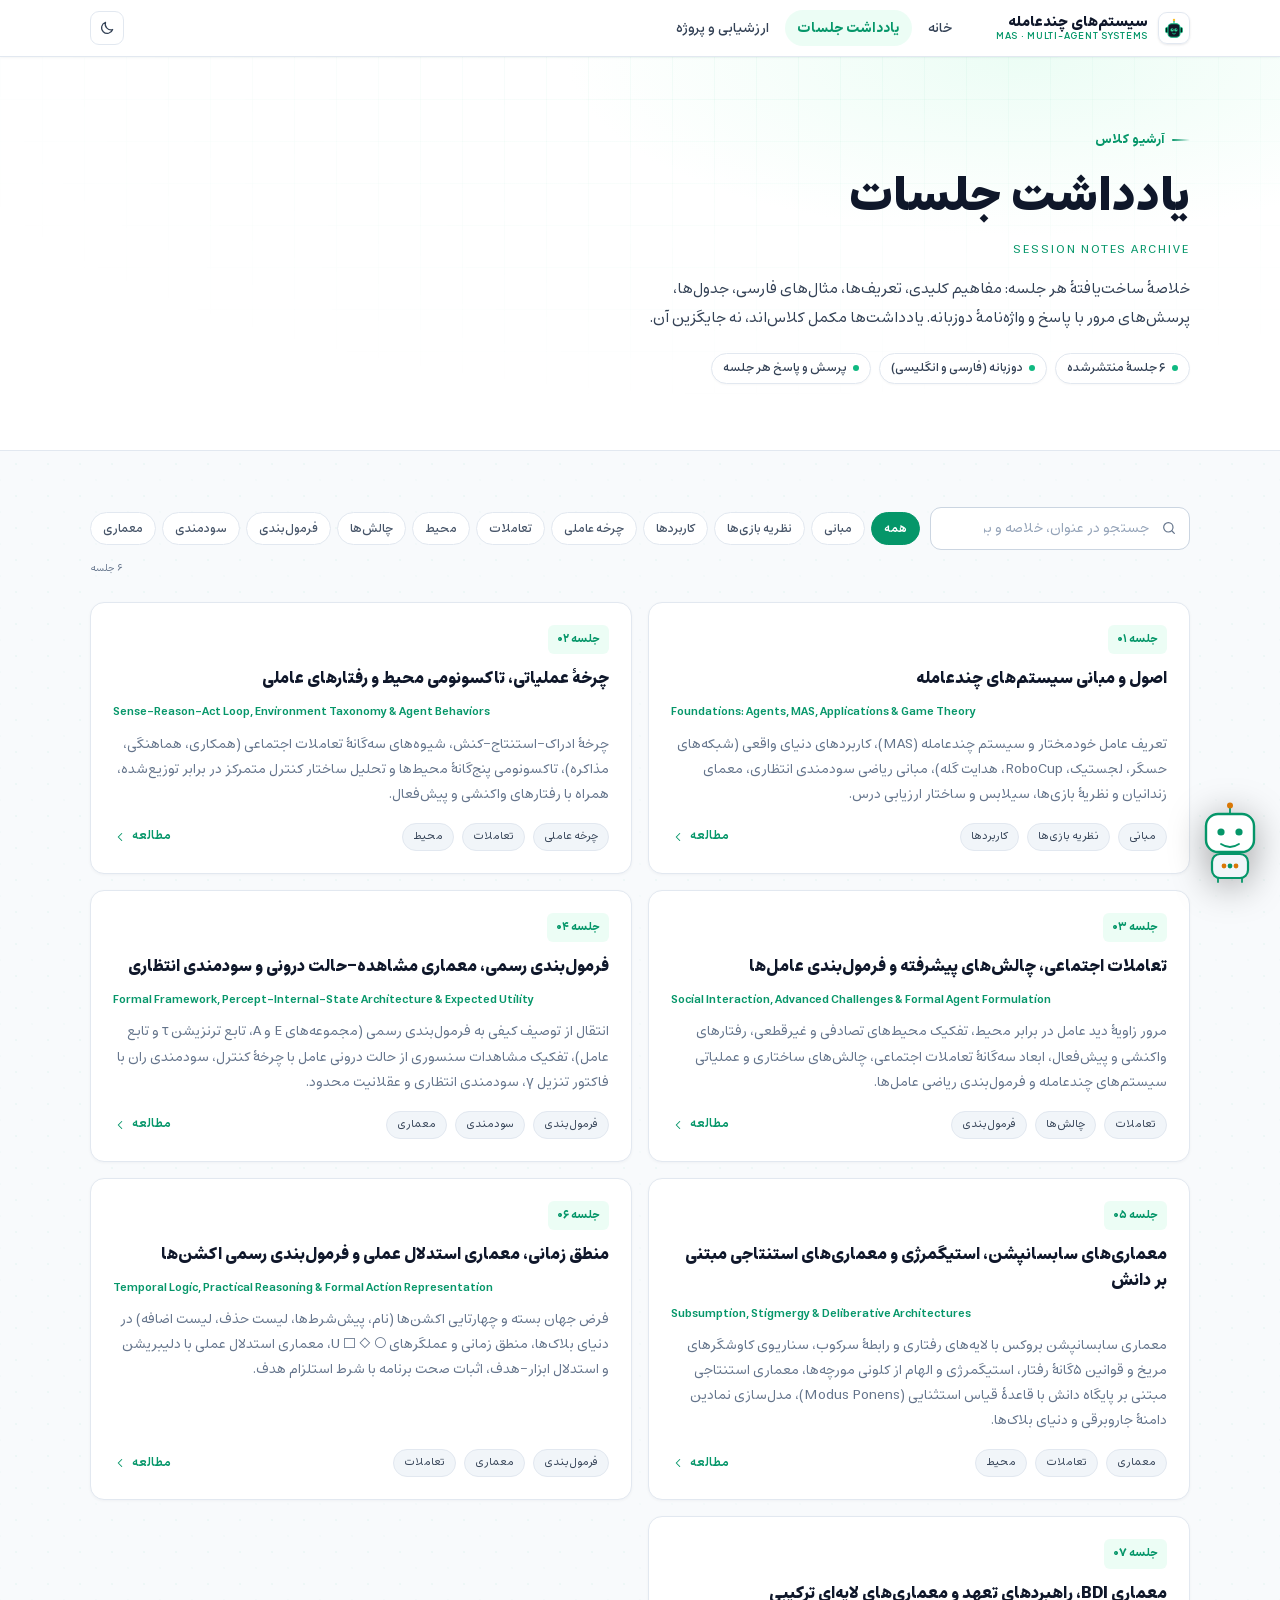
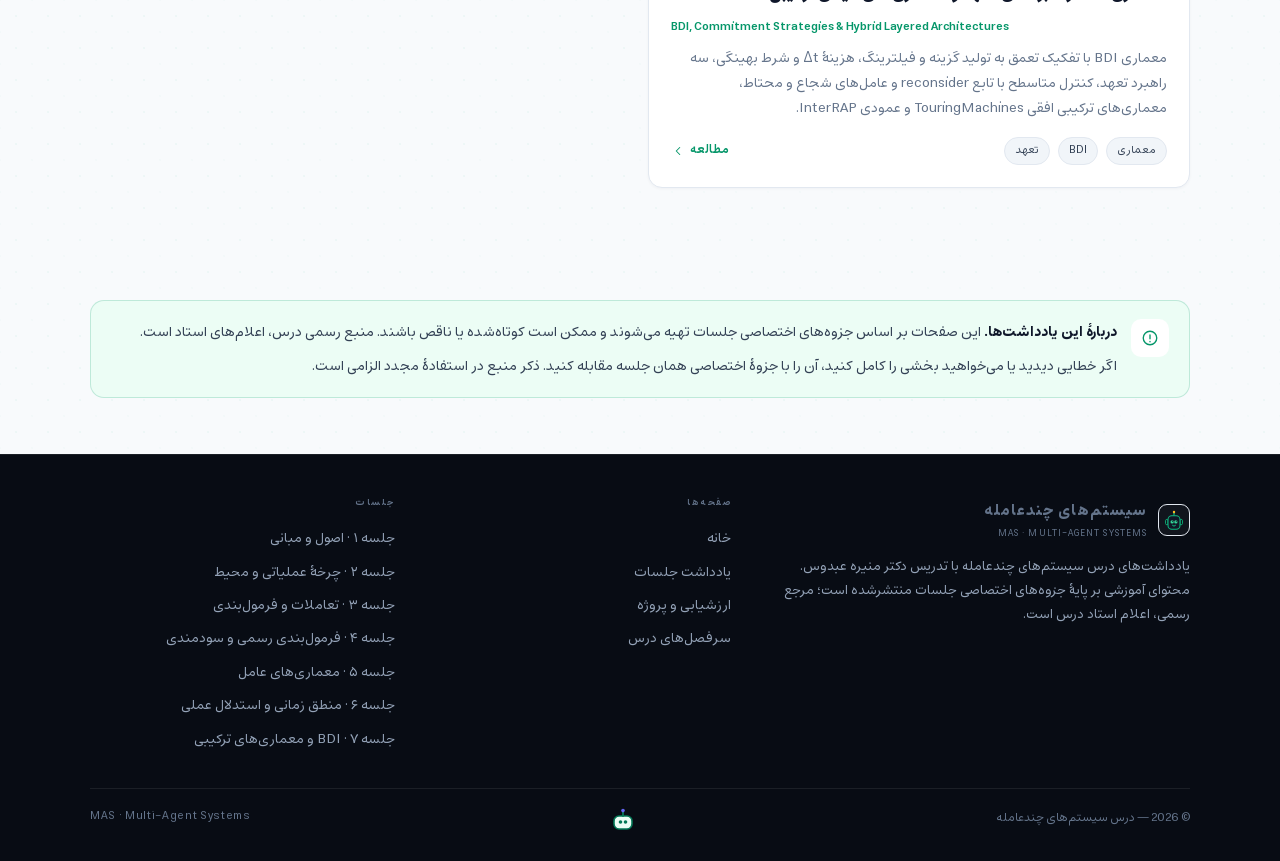
==== commit 8fe6e965: "feat(notes): add session 7 — BDI, commitment strategies, layered architectures Adds session-07 notes" ====
--- a/notes.html
+++ b/notes.html
@@ -166,6 +166,18 @@
     <span class="note-arrow">مطالعه <svg viewBox="0 0 24 24" fill="none" stroke="currentColor" stroke-width="1.8" stroke-linecap="round" stroke-linejoin="round" aria-hidden="true"><path d="M15 18l-6-6 6-6"/></svg></span>
   </div>
 </a>
+<a class="note-card" href="sessions/session-07.html" data-note-card data-tags="معماری,BDI,تعهد" data-search="معماری BDI راهبردهای تعهد و معماری‌های لایه‌ای ترکیبی BDI Commitment Strategies Hybrid Layered Architectures تفکیک تعمق به تولید گزینه و فیلترینگ، هزینهٔ زمانی دلتا تی و شرط بهینگی، سه راهبرد تعهد کورکورانه تک‌منظوره باز، کنترل متاسطح با تابع بازنگری، عامل‌های شجاع و محتاط، معماری‌های افقی TouringMachines و عمودی InterRAP. معماری BDI تعهد ">
+  <div class="note-top">
+    <span class="note-num">جلسه ۰۷</span>
+  </div>
+  <h3>معماری BDI، راهبردهای تعهد و معماری‌های لایه‌ای ترکیبی</h3>
+  <div class="note-en" dir="ltr">BDI, Commitment Strategies &amp; Hybrid Layered Architectures</div>
+  <p class="note-summary">معماری BDI با تفکیک تعمق به تولید گزینه و فیلترینگ، هزینهٔ Δt و شرط بهینگی، سه راهبرد تعهد، کنترل متاسطح با تابع reconsider و عامل‌های شجاع و محتاط، معماری‌های ترکیبی افقی TouringMachines و عمودی InterRAP.</p>
+  <div class="note-foot">
+    <span class="tag">معماری</span><span class="tag">BDI</span><span class="tag">تعهد</span>
+    <span class="note-arrow">مطالعه <svg viewBox="0 0 24 24" fill="none" stroke="currentColor" stroke-width="1.8" stroke-linecap="round" stroke-linejoin="round" aria-hidden="true"><path d="M15 18l-6-6 6-6"/></svg></span>
+  </div>
+</a>
       </div>
 
       <div class="note-empty" data-note-empty>
@@ -213,6 +225,7 @@
         <a href="sessions/session-04.html">جلسه ۴ · فرمول‌بندی رسمی و سودمندی</a>
         <a href="sessions/session-05.html">جلسه ۵ · معماری‌های عامل</a>
         <a href="sessions/session-06.html">جلسه ۶ · منطق زمانی و استدلال عملی</a>
+        <a href="sessions/session-07.html">جلسه ۷ · BDI و معماری‌های ترکیبی</a>
       </div>
     </div>
     <div class="footer-bottom">
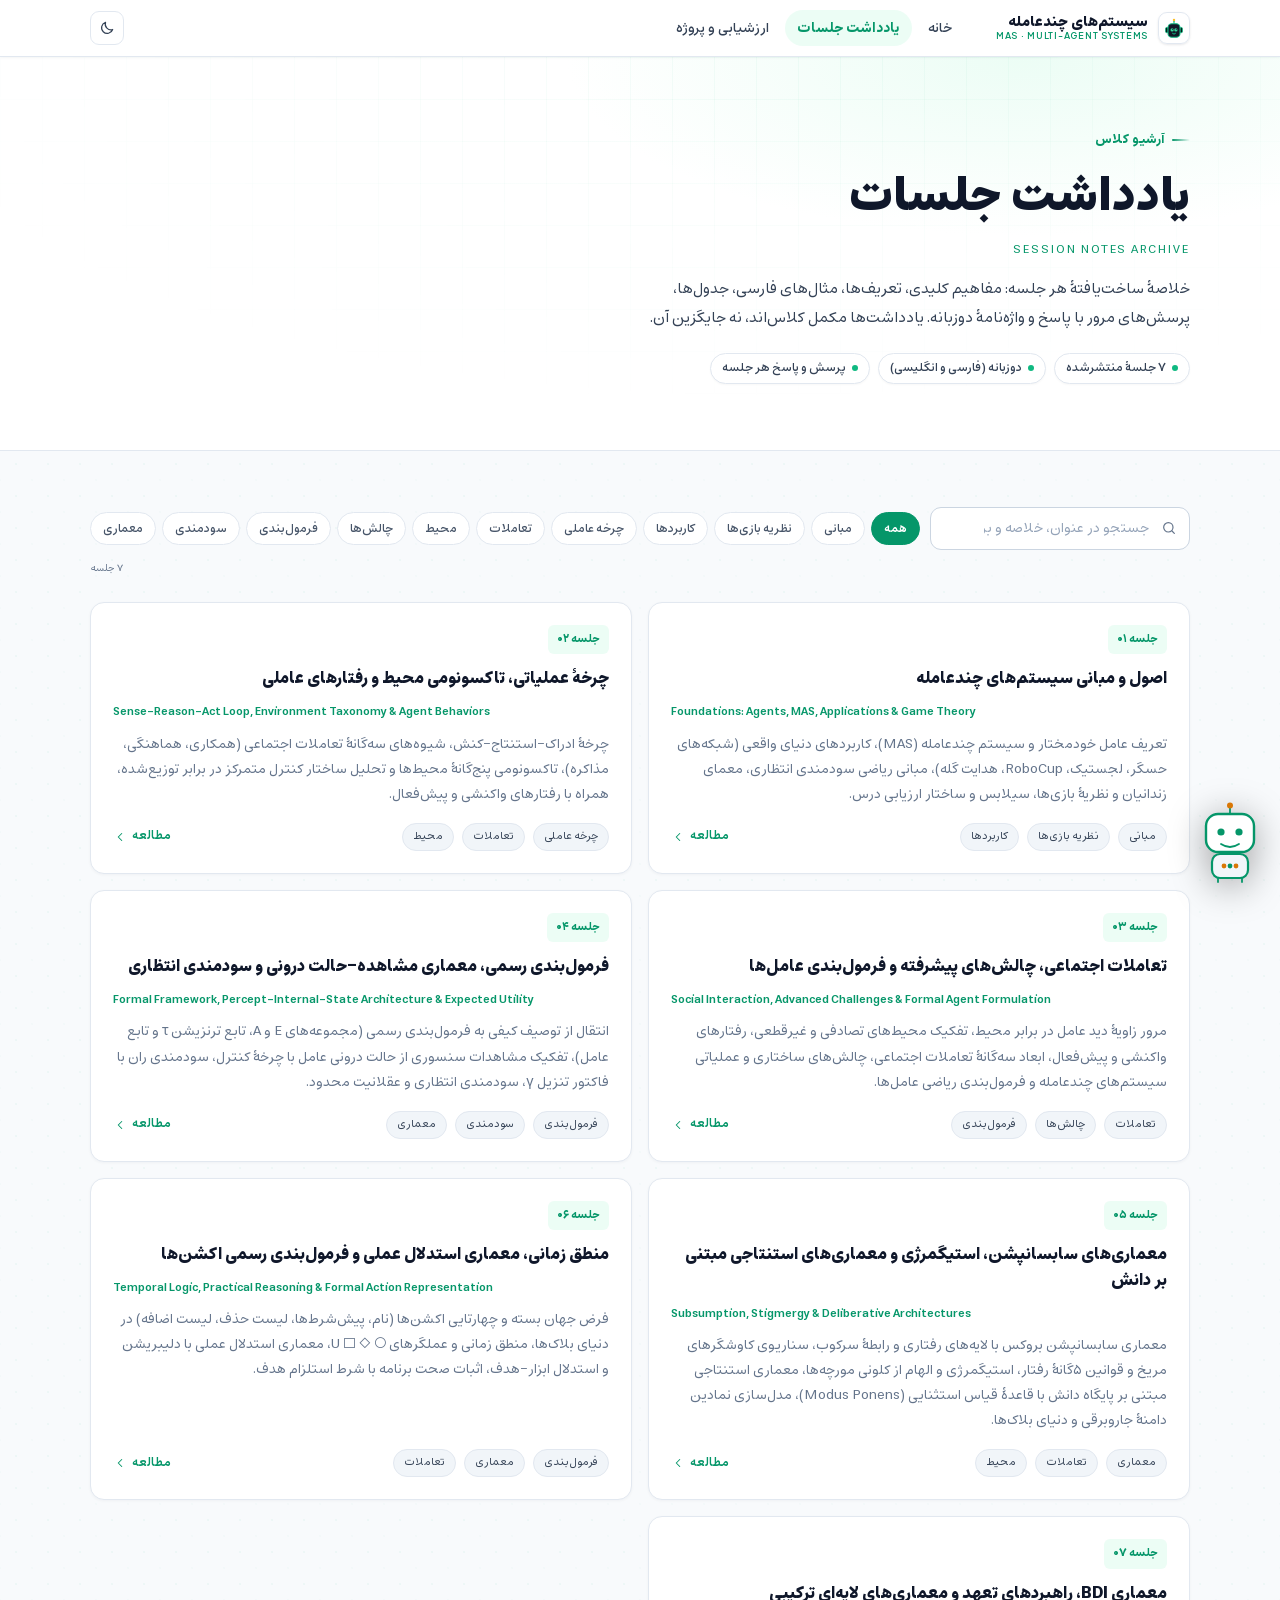
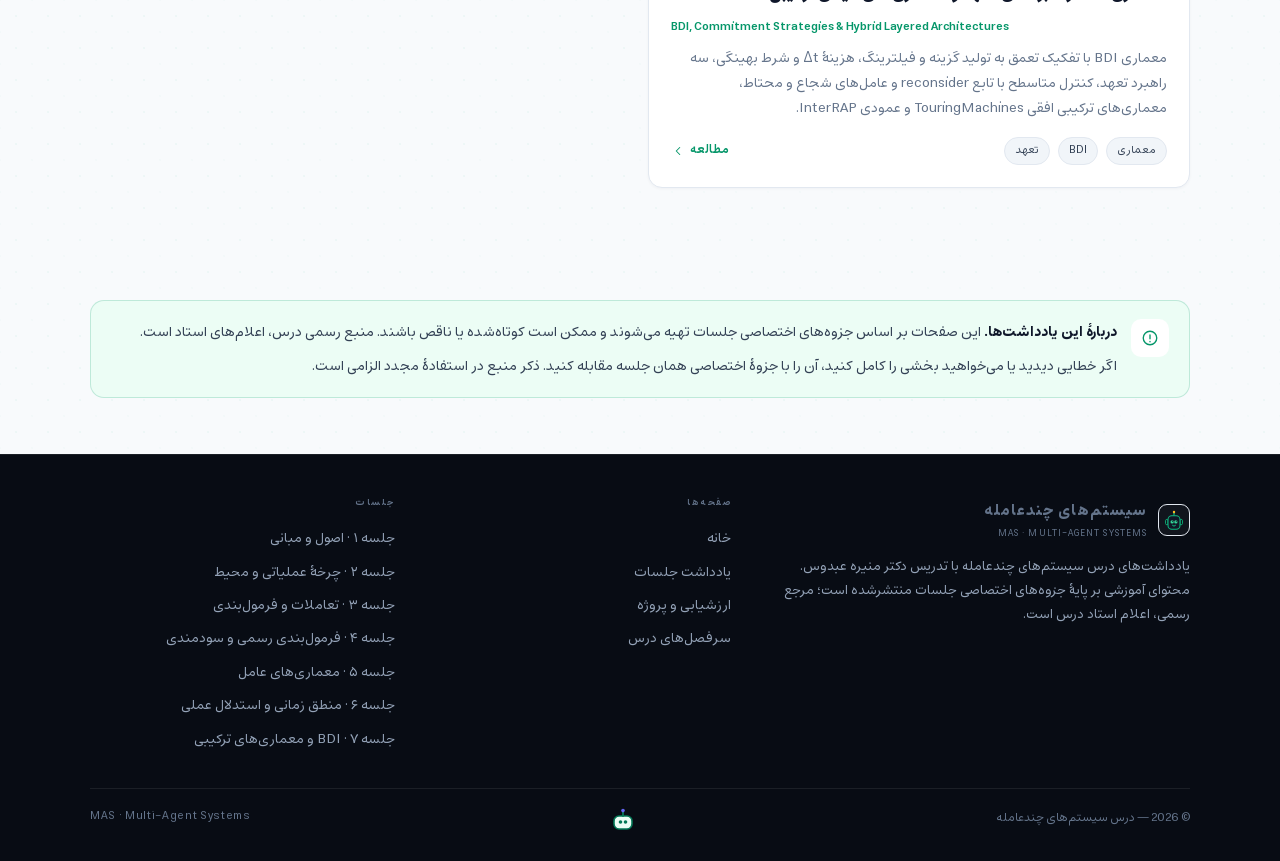
==== commit 3e501d23: "fix: update session count chips from 6 to 7 Co-Authored-By: Claude Code <noreply@anthropic.com>" ====
--- a/notes.html
+++ b/notes.html
@@ -62,7 +62,7 @@
         پرسش‌های مرور با پاسخ و واژه‌نامهٔ دوزبانه. یادداشت‌ها مکمل کلاس‌اند، نه جایگزین آن.
       </p>
       <div class="hero-meta">
-        <span class="chip"><span class="dot"></span> ۶ جلسهٔ منتشرشده</span>
+        <span class="chip"><span class="dot"></span> ۷ جلسهٔ منتشرشده</span>
         <span class="chip"><span class="dot"></span> دوزبانه (فارسی و انگلیسی)</span>
         <span class="chip"><span class="dot"></span> پرسش و پاسخ هر جلسه</span>
       </div>
@@ -90,7 +90,7 @@
           <button class="filter-chip" type="button" data-filter="سودمندی" aria-pressed="false">سودمندی</button>
           <button class="filter-chip" type="button" data-filter="معماری" aria-pressed="false">معماری</button>
         </div>
-        <span class="search-count" data-search-count>۶ جلسه</span>
+        <span class="search-count" data-search-count>۷ جلسه</span>
       </div>
 
       <div class="note-grid">
